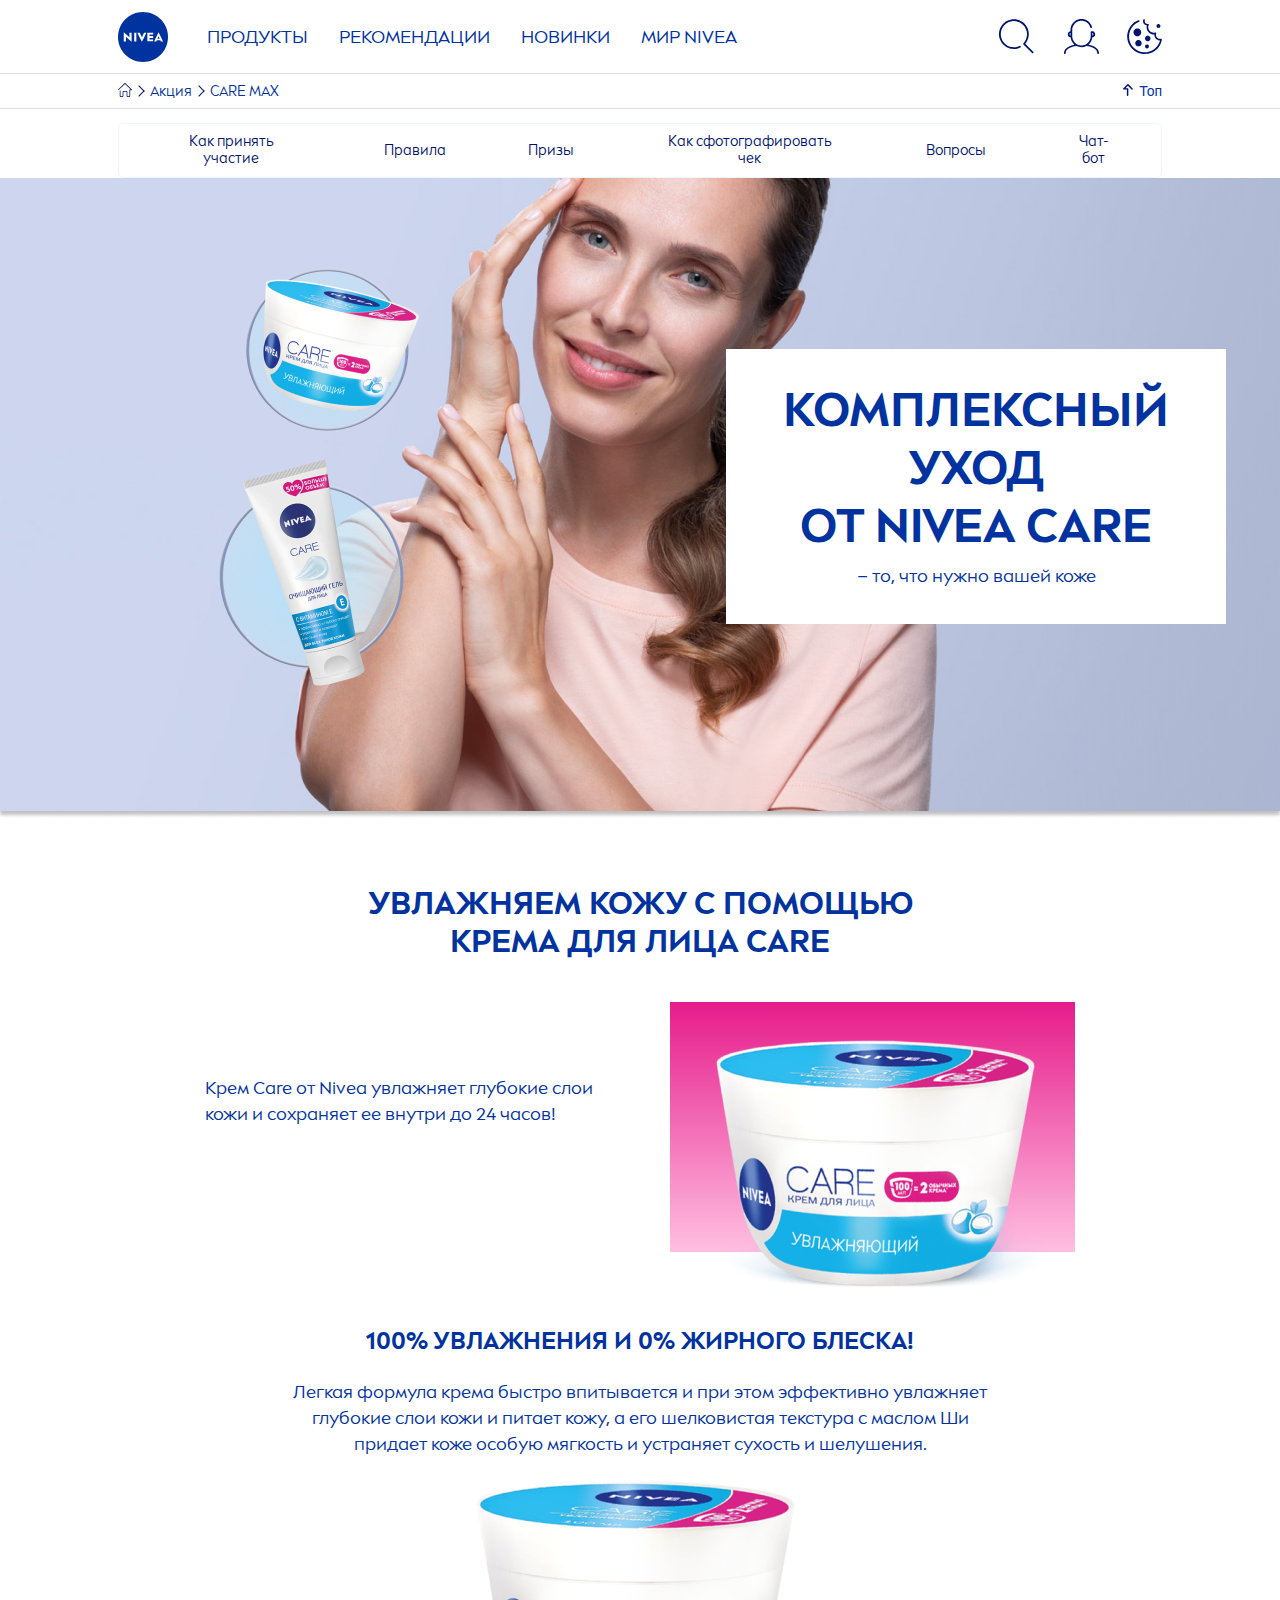
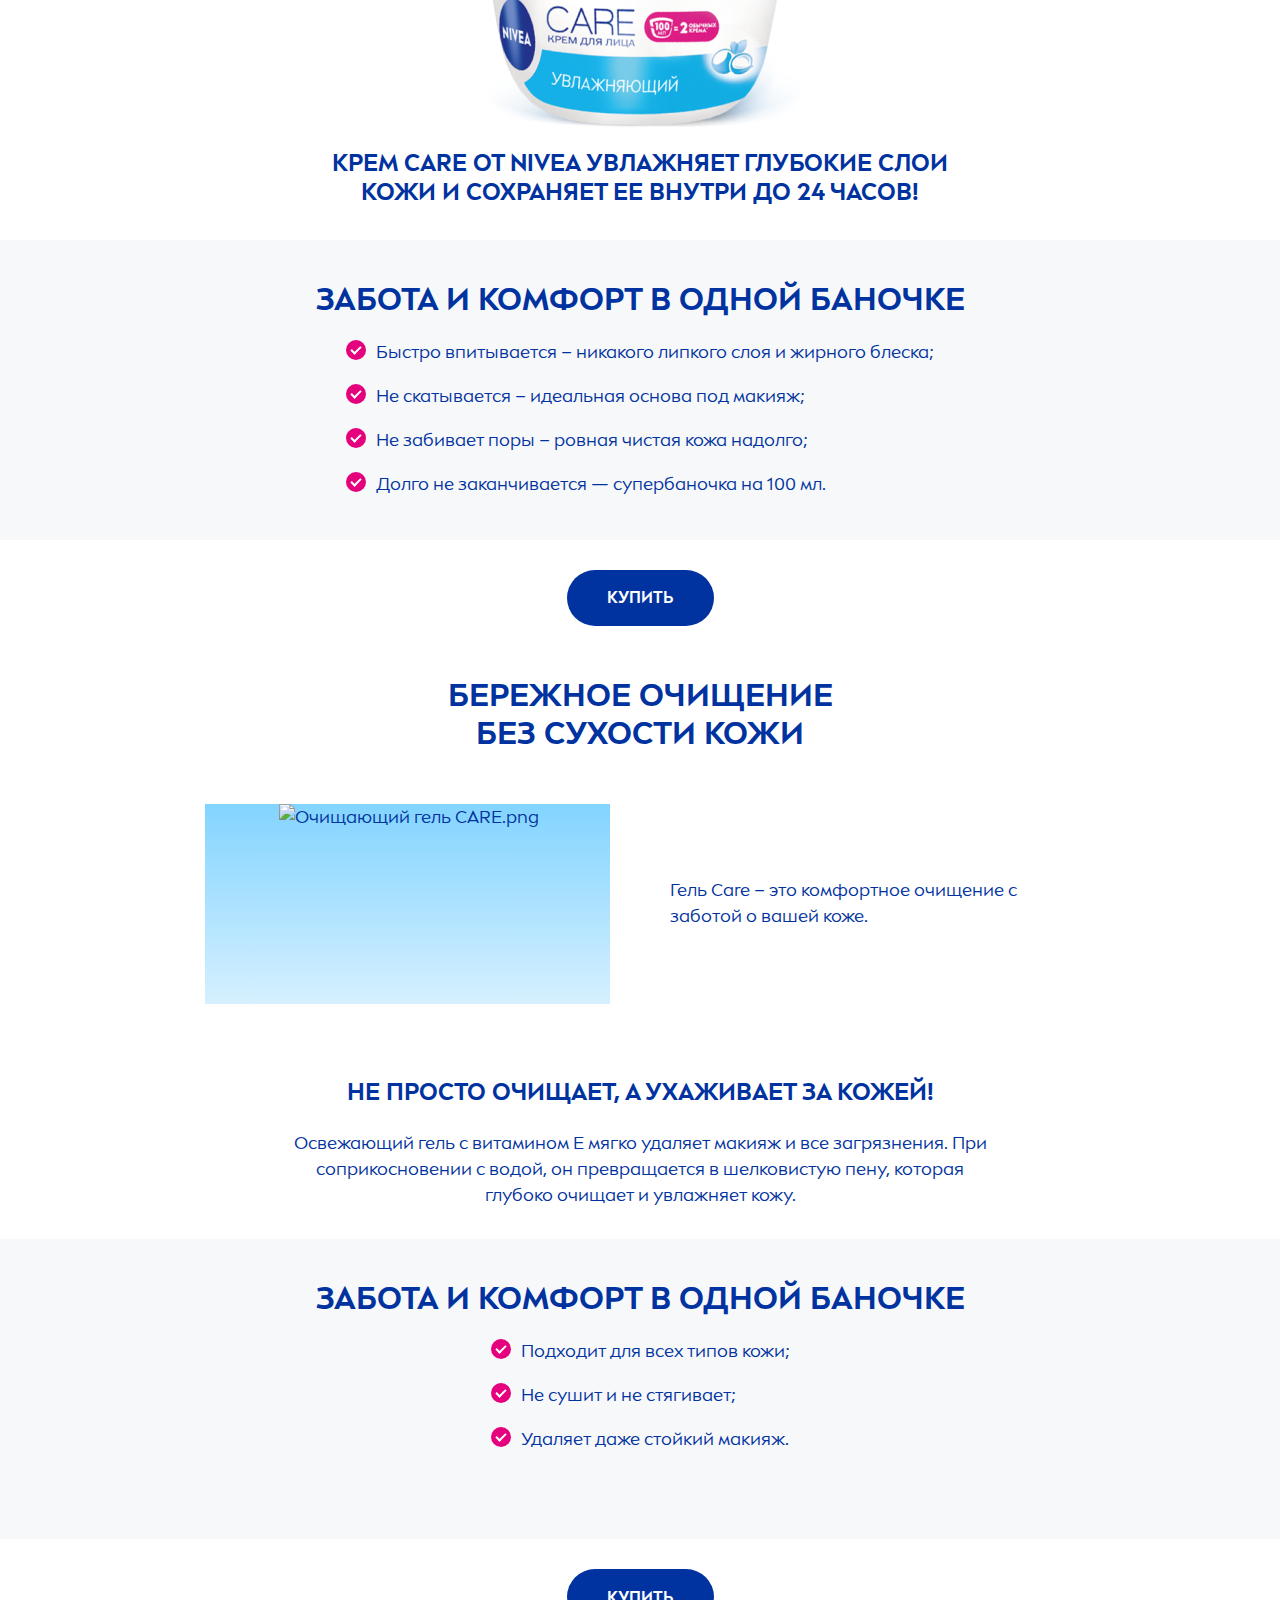
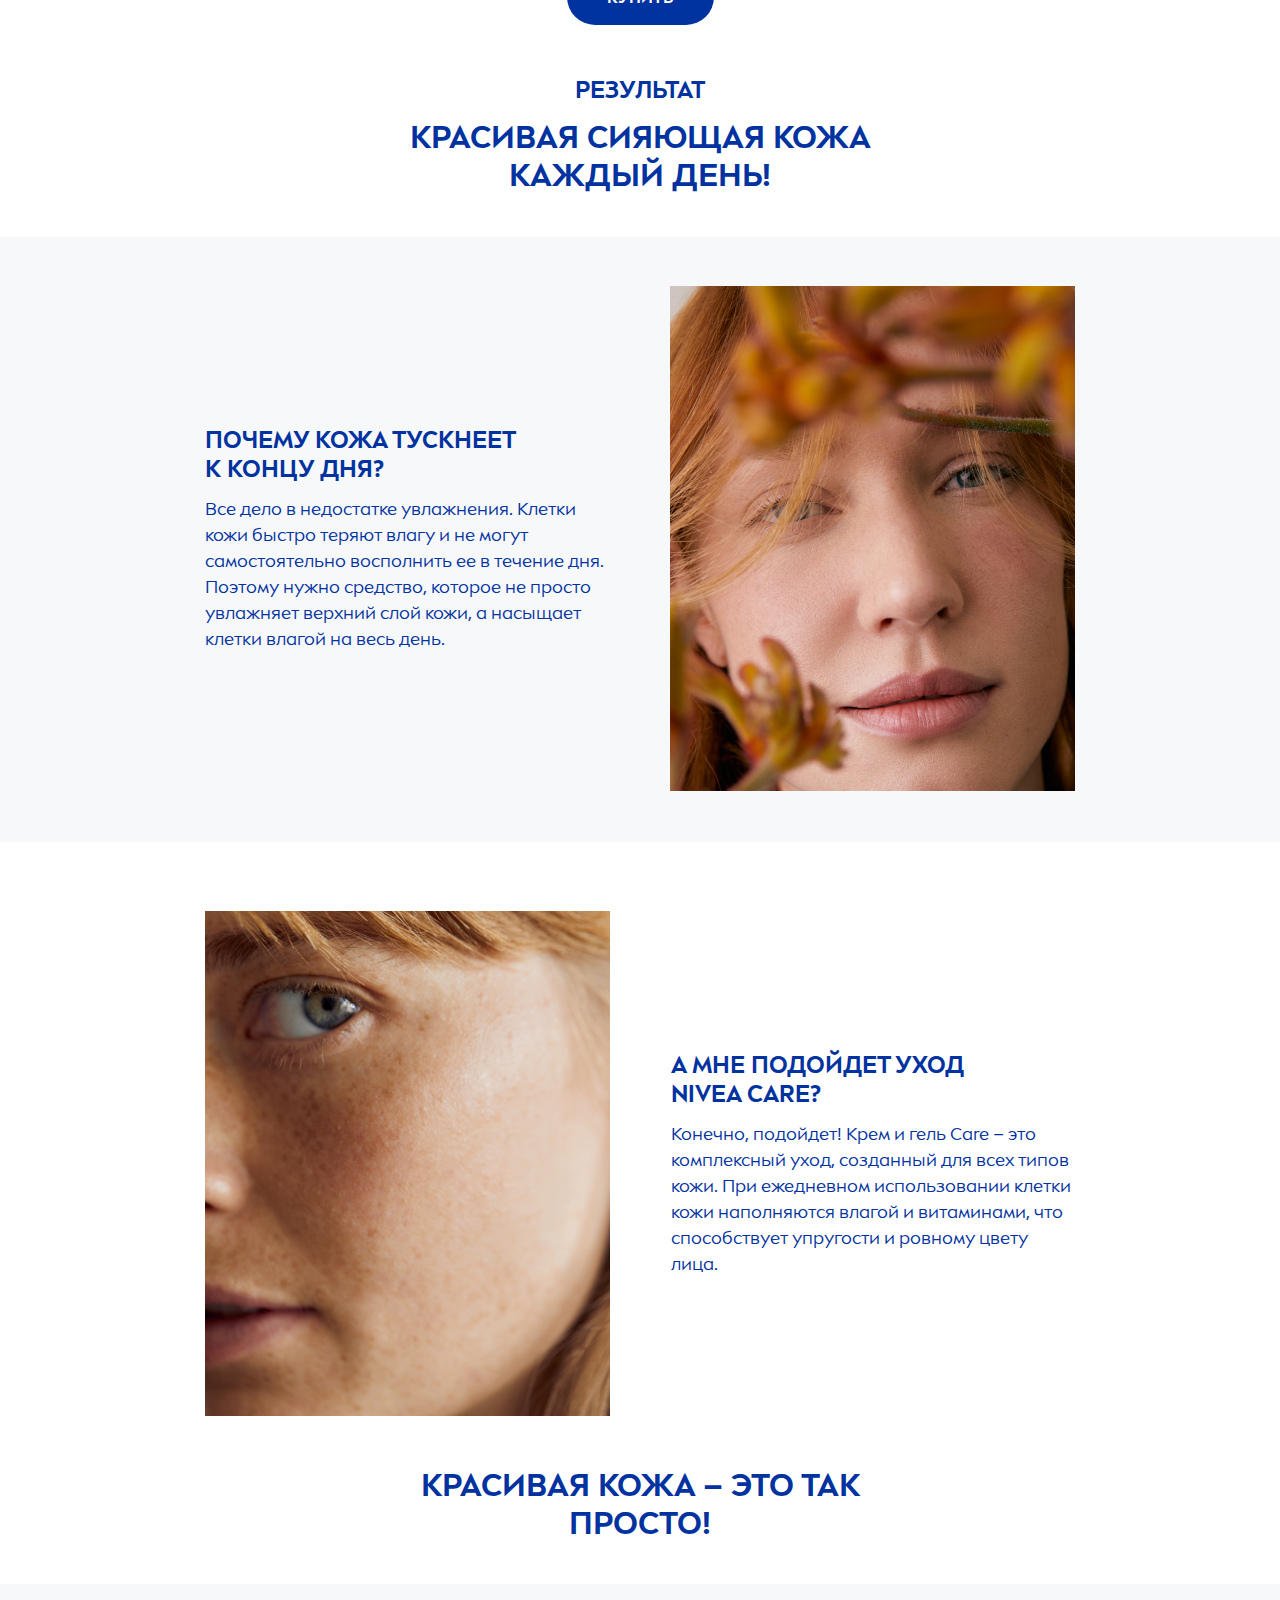
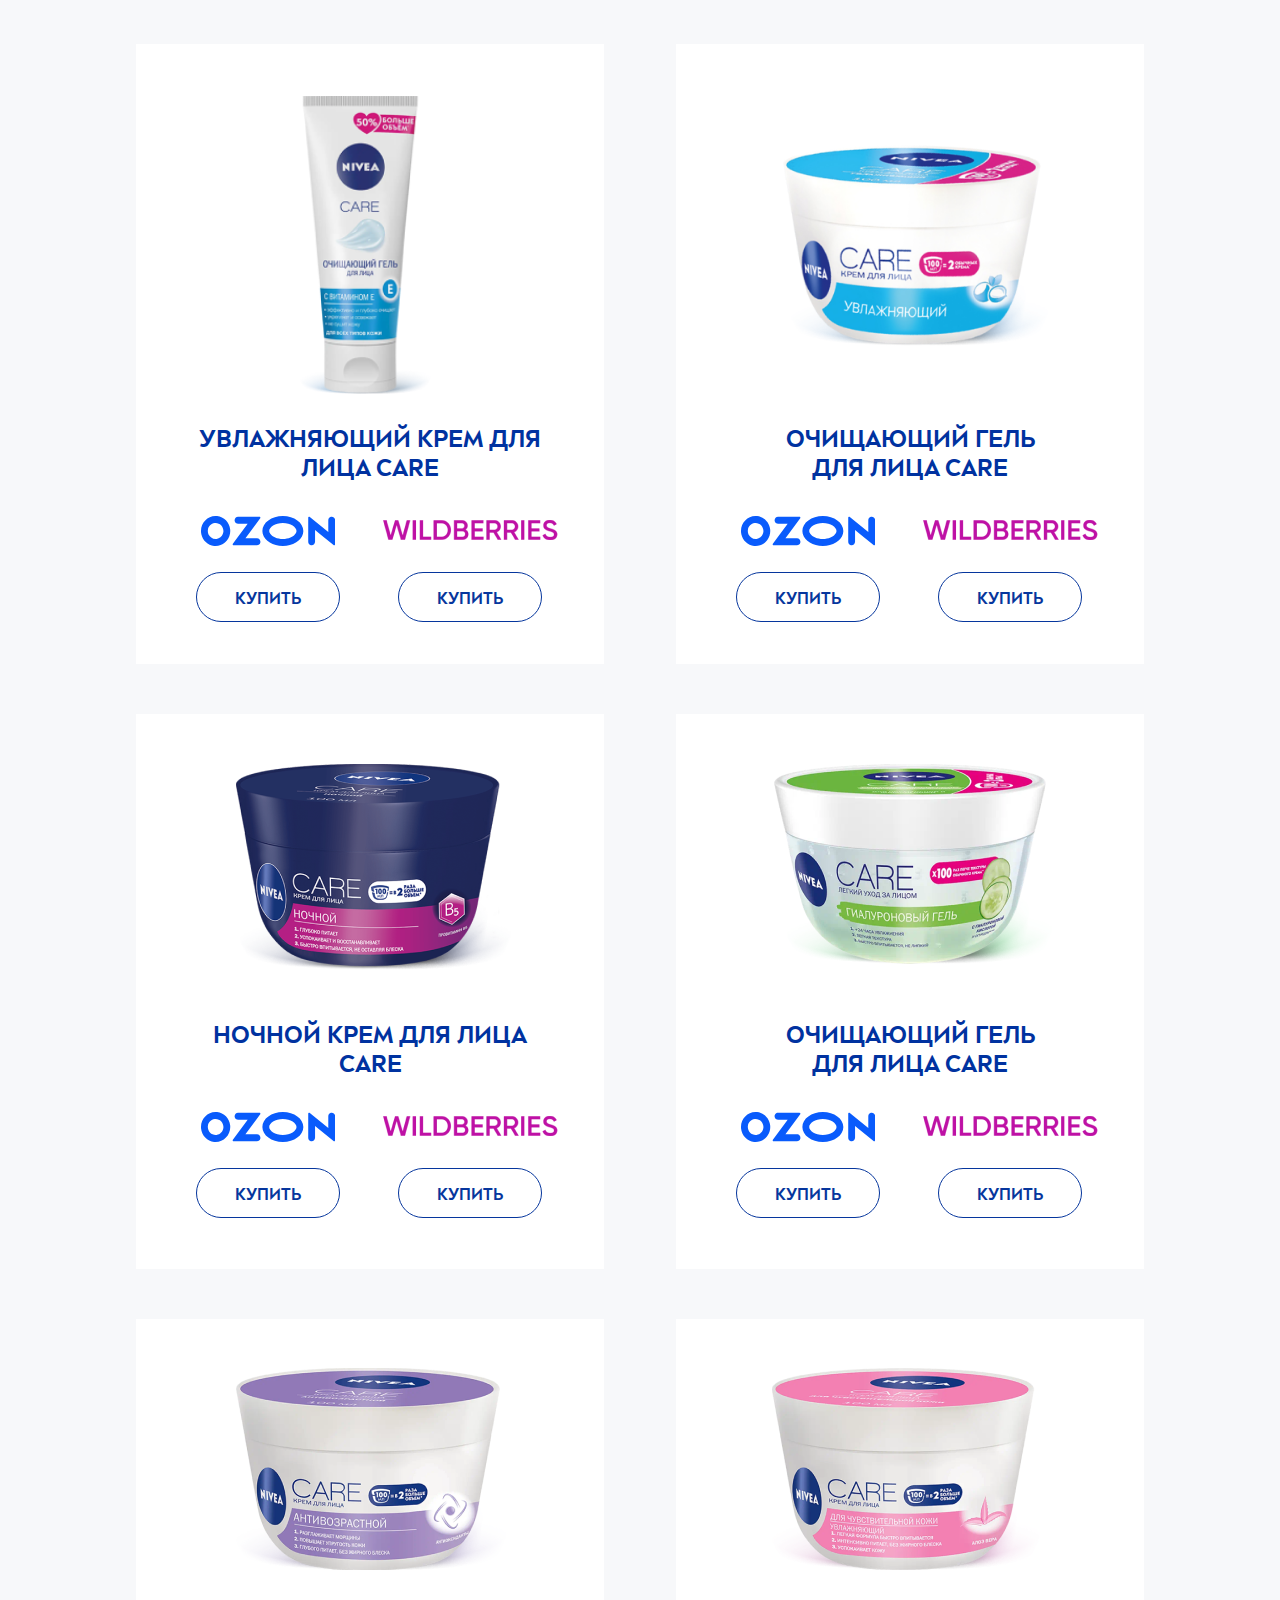
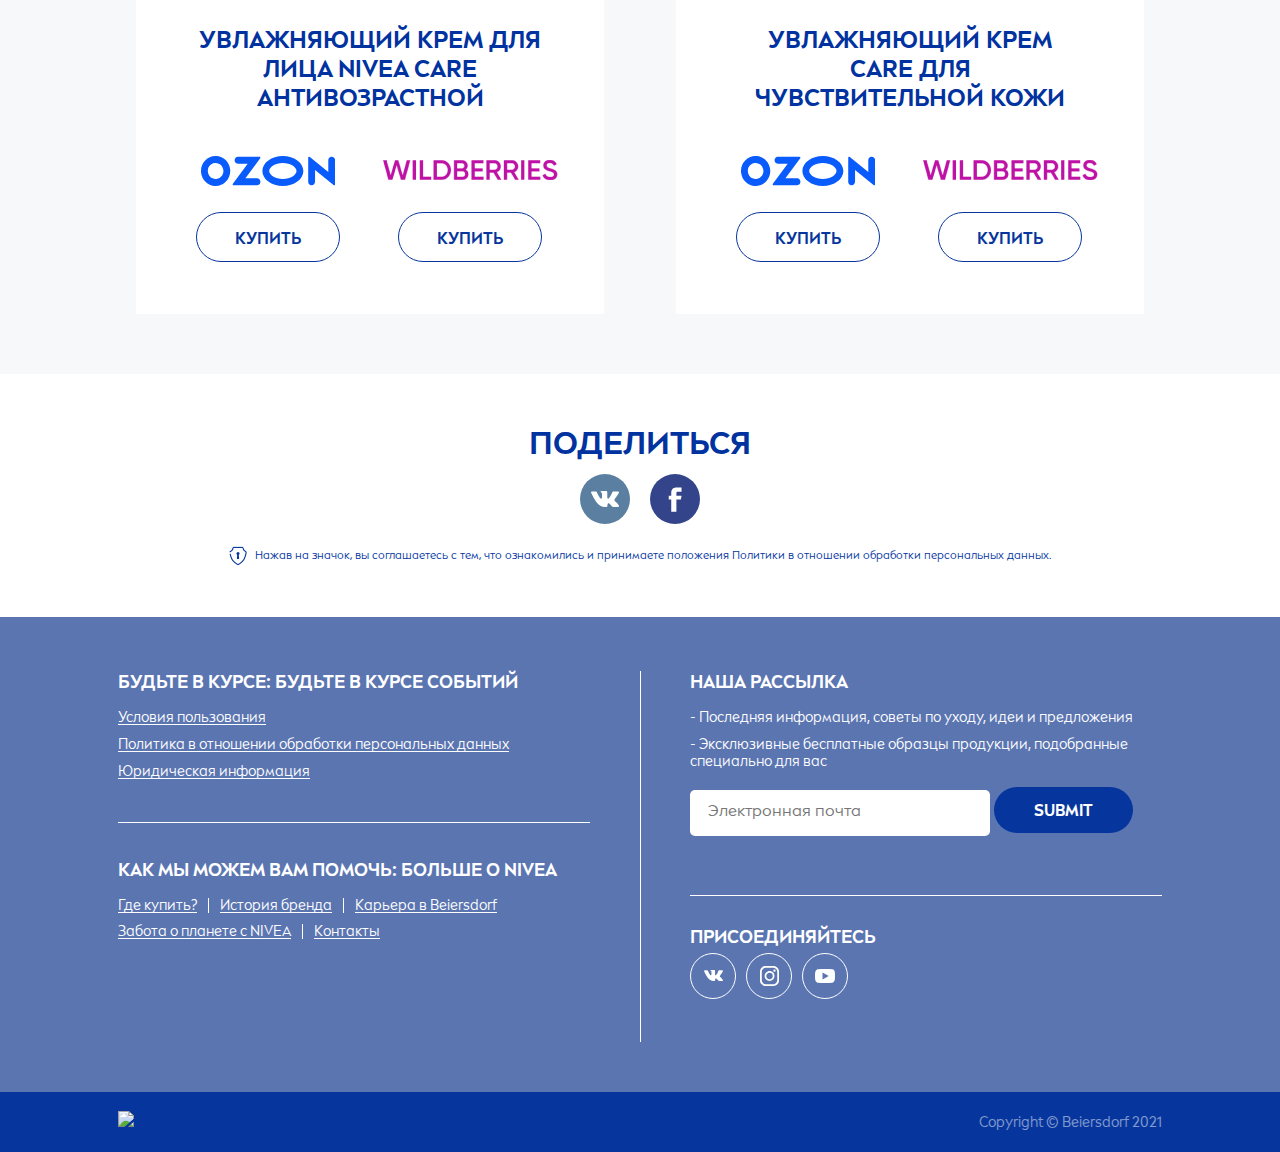
==== index.html @ d862f0f9 "edited path" ====
<!DOCTYPE html>
<html lang="ru">
<head>
    <meta charset="UTF-8">
    <meta http-equiv="X-UA-Compatible" content="IE=edge">
    <meta name="viewport" content="width=device-width, initial-scale=1.0">
    <link href="css/style.css" rel="stylesheet">
    <title>Nivea</title>
</head>
<body>
    <header class="header">
        <div class="container">
            <div class="header-top">
                <div class="header-inner">
                    <img class="logo" src="images/logo.svg">
                    <ul class="header-list">
                        <li class="header-list__item"><a class="header__link" href="#">Продукты</a></li>
                        <li class="header-list__item"><a class="header__link" href="#">Рекомендации</a></li>
                        <li class="header-list__item"><a class="header__link" href="#">Новинки</a></li>
                        <li class="header-list__item"><a class="header__link" href="#">Мир Nivea</a></li>
                    </ul>
                </div>
                <div class="header-buttons">
                    <button class="header-button">
                        <img src="images/magnifier.svg">
                    </button>
                    <button class="header-button">
                        <img src="images/avatar.svg">
                    </button>
                    <button class="header-button">
                        <img src="images/pizza.svg">
                    </button>
                </div>
            </div>
        </div>
        <div class="header-middle">
            <div class="container header-wrapper">
                <div class="header-path">
                    <a class="header-path__link header-path__link--home" href="#">
                        <img src="images/home.svg">
                    </a>
                    <a class="header-path__link header__link" href="">Акция</a>
                    <a class="header-path__link header__link" href="">CARE MAX</a>
                </div>
                <button class="header-arrow"><img class="header-arrow__image" src="images/arrow.svg">Топ</button>
            </div>
        </div>
        <div class="header-bottom">
            <div class="header-options container">
                <button class="header-option">Как принять участие</button>
                <button class="header-option">Правила</button>
                <button class="header-option">Призы</button>
                <button class="header-option">Как сфотографировать чек</button>
                <button class="header-option">Вопросы</button>
                <button class="header-option">Чат-бот</button>
            </div>
        </div>
    </header>
    <div class="whitespace"></div>
    <div class="promo">
        <div class="promo-text">
            <h1 class="promo__title">Комплексный уход
                <br>от Nivea CARE</h1>
            <span class="promo__text"> – то, что нужно вашей коже</span>
        </div>
    </div>
    <div class="about-product">
        <h2 class="about-product__title title">Увлажняем кожу с помощью крема для лица Care</h1>
        <div class="about-product-content">
            <p class="about-product__text about-product__text--left-align">
                Крем Care от Nivea увлажняет глубокие слои кожи и сохраняет ее внутри до 24 часов! 
            </p>
            <div class="about-product-image about-product-image--care-cream">
                <img class="about-product__image about-product__image--care-cream" src="images/Увлажняющий крем CARE.png" alt="">
            </div>
        </div>
        <h3 class="title">100% увлажнения и 0% жирного блеска! </h3>
        <p class="about-product__text about-product__text--centered">Легкая формула крема быстро впитывается и при этом 
            эффективно увлажняет глубокие слои
             кожи и питает кожу, а его шелковистая текстура с маслом Ши придает коже
              особую мягкость и устраняет сухость и шелушения. </p>
        <div class="product-image">
            <img src="images/Увлажняющий крем CARE.png" alt="Увлажняющий крем CARE">
        </div>
        <h3 class="about-product__title title">Крем Care от Nivea увлажняет глубокие слои кожи и сохраняет ее внутри до 24 часов!</h4>
    </div>
    <div class="features">
        <h2 class="title">Забота и комфорт в одной баночке</h2>
        <ul class="feature-list">
            <li class="feature__item"><div class="checkbox"></div>Быстро впитывается – никакого липкого слоя и жирного блеска;</li>
            <li class="feature__item"><div class="checkbox"></div>Не скатывается – идеальная основа под макияж;</li>
            <li class="feature__item"><div class="checkbox"></div>Не забивает поры – ровная чистая кожа надолго;</li>
            <li class="feature__item"><div class="checkbox"></div>Долго не заканчивается — супербаночка на 100 мл.</li>
        </ul>
    </div>
    <div class="button button-buy">КУПИТЬ</div>
    <div class="about-product about-product--care-gel">
        <h2 class="about-product__title title">Бережное очищение 
            <br> без сухости кожи</h1>
        <div class="about-product-content about-product-content--care-gel">
            <div class="about-product-image about-product-image--care-gel">
                <img class="about-product__image about-product__image--care-gel" src="images/Очищающий гель CARE.png" alt="Очищающий гель CARE.png">
            </div>
            <p class="about-product__text about-product__text--left-align">
                Гель Care – это комфортное очищение с заботой о вашей коже. 
            </p>
        </div>
        <h3 class="title">Не просто очищает, а ухаживает за кожей!</h3>
        <p class="about-product__text about-product__text--centered">Освежающий гель с витамином Е мягко удаляет макияж и все загрязнения.
             При соприкосновении с водой, он превращается в шелковистую пену, которая глубоко очищает и увлажняет кожу.</p>
    </div>
    <div class="features">
        <h2 class="title">Забота и комфорт в одной баночке</h2>
        <ul class="feature-list">
            <li class="feature__item"><div class="checkbox"></div>Подходит для всех типов кожи;</li>
            <li class="feature__item"><div class="checkbox"></div>Не сушит и не стягивает;</li>
            <li class="feature__item"><div class="checkbox"></div>Удаляет даже стойкий макияж.</li>
        </ul>
    </div>
    <button class="button button-buy">КУПИТЬ</button>
    <div class="result about-product">
        <h3 class="title result-title">РЕЗУЛЬТАТ</h3>
        <h2 class="title result-title">Красивая сияющая кожа <br> каждый день!
        </h2>
    </div>
    <div class="wrapper--gray-background" style="text-align: center; height: 605px;">
        <div class="about-product grid-wrapper">
            <div class="article-wrapper text-wrapper about-product__text about-product__text--left-align">
                <h3 class="article-title title">Почему кожа тускнеет <br> к концу дня?</h3>
                <p class="article">Все дело в недостатке увлажнения. Клетки кожи быстро теряют влагу и не могут самостоятельно восполнить ее в течение дня.
                     Поэтому нужно средство, которое не просто увлажняет верхний слой кожи, а насыщает клетки влагой на весь день. 
                </p>
            </div>
            <img src="images/000002_en_GL_NIV_Brand_Purpose_NX21K01_BRAND_PURPOSE_119-Screen 1.png">
        </div>
    </div>
    <div>
        <div class="about-product grid-wrapper grid-wrapper--no-padding" style="margin-top: 69px; grid-gap: 60px">
            <img src="images/000083_en_GL_NFC_Essentials_Eye_Make-Up_Remover_NX21C04_EMUR_213-Screen 1.png">
            <div class="article-wrapper text-wrapper about-product__text about-product__text--left-align">
                <h3 class="article-title title">А мне подойдет уход <br> Nivea Care?</h3>
                <p class="article" style="width: 403px">Конечно, подойдет! Крем и гель Care – это комплексный уход, созданный для всех типов кожи. 
                    При ежедневном использовании клетки кожи наполняются влагой и витаминами, что способствует упругости и ровному цвету лица.  
                </p>
            </div>
        </div>
    </div>
    <div class="about-product" style="margin-bottom: 28px;">
        <h2 class="result-title title">Красивая кожа – это так <br>просто!</h2>
    </div>
    <div class="wrapper--gray-background items">
        <div class="item">
            <div class="item-wrapper">
                <img src="images/Очищающий Гель CARE.png" alt="Очищающий Гель CARE" height="298px" style="margin-top: 52px; margin-bottom: 23px; margin-right: 9px;">
                <h3 class="title item-title">Увлажняющий крем для лица Care</h3>
            </div>
            <div class="marketplace-wrapper">
                <div class="ozon-wrapper">
                    <img class="ozon" src="images/Ozon.svg" alt="OZON">
                </div>
                <div class="wildberries-wrapper">
                    <img class="wildberries" src="images/Wildberries.png" alt="WILDBERRIES">
                </div>
                <button class="button button-buy button-buy--bordered">КУПИТЬ</button>
                <button class="button button-buy button-buy--bordered">КУПИТЬ</button>
            </div>
        </div>
        <div class="item">
            <div class="item-wrapper">
                <img src="images/Увлажняющий крем CARE.png" alt="Увлажняющий крем CARE" height="201px" style="margin-top: 101px; margin-bottom: 71px; margin-right: -12px;">
                <h3 class="title item-title">Очищающий гель <br> для лица Care</h3>
            </div>
            <div class="marketplace-wrapper">
                <div class="ozon-wrapper">
                    <img class="ozon" src="images/Ozon.svg" alt="OZON">
                </div>
                <div class="wildberries-wrapper">
                    <img class="wildberries" src="images/Wildberries.png" alt="WILDBERRIES">
                </div>
                <button class="button button-buy button-buy--bordered">КУПИТЬ</button>
                <button class="button button-buy button-buy--bordered">КУПИТЬ</button>
            </div>
        </div>
        <div class="item" style="padding-bottom: 51px;">
            <div class="item-wrapper">
                <img src="images/НОЧНОЙ КРЕМ ДЛЯ ЛИЦА CARE.png" alt="(НОЧНОЙ КРЕМ ДЛЯ ЛИЦА CARE.png" height="206px" style="margin-top: 50px; margin-bottom: 43px; margin-right: -8px;">
                <h3 class="title item-title">НОЧНОЙ КРЕМ ДЛЯ ЛИЦА CARE</h3>
            </div>
            <div class="marketplace-wrapper">
                <div class="ozon-wrapper">
                    <img class="ozon" src="images/Ozon.svg" alt="OZON">
                </div>
                <div class="wildberries-wrapper">
                    <img class="wildberries" src="images/Wildberries.png" alt="WILDBERRIES">
                </div>
                <button class="button button-buy button-buy--bordered">КУПИТЬ</button>
                <button class="button button-buy button-buy--bordered">КУПИТЬ</button>
            </div>
        </div>
        <div class="item">
            <div class="item-wrapper">
                <img src="images/ГИАЛУРОНОВЫЙ ГЕЛЬ CARE.png" alt="ГИАЛУРОНОВЫЙ ГЕЛЬ CARE" height="200px" style="margin-top: 50px; margin-bottom: 49px; margin-right: -6px;">
                <h3 class="title item-title">Очищающий гель
                    <br> для лица Care</h3>
            </div>
            <div class="marketplace-wrapper">
                <div class="ozon-wrapper">
                    <img class="ozon" src="images/Ozon.svg" alt="OZON">
                </div>
                <div class="wildberries-wrapper">
                    <img class="wildberries" src="images/Wildberries.png" alt="WILDBERRIES">
                </div>
                <button class="button button-buy button-buy--bordered">КУПИТЬ</button>
                <button class="button button-buy button-buy--bordered">КУПИТЬ</button>
            </div>
        </div>
        <div class="item" style="padding-bottom: 52px;">
            <div class="item-wrapper" style="margin-bottom: 44px">
                <img src="images/УВЛАЖНЯЮЩИЙ КРЕМ ДЛЯ ЛИЦА NIVEA CARE АНТИВОЗРАСТНОЙ.png" alt="УВЛАЖНЯЮЩИЙ КРЕМ ДЛЯ ЛИЦА NIVEA CARE АНТИВОЗРАСТНОЙ" height="202px" style="margin-top: 49px; margin-bottom: 48px; margin-right: -2px;">
                <h3 class="title item-title">УВЛАЖНЯЮЩИЙ КРЕМ
                    ДЛЯ ЛИЦА NIVEA CARE АНТИВОЗРАСТНОЙ</h3>
            </div>
            <div class="marketplace-wrapper">
                <div class="ozon-wrapper">
                    <img class="ozon" src="images/Ozon.svg" alt="OZON">
                </div>
                <div class="wildberries-wrapper">
                    <img class="wildberries" src="images/Wildberries.png" alt="WILDBERRIES">
                </div>
                <button class="button button-buy button-buy--bordered">КУПИТЬ</button>
                <button class="button button-buy button-buy--bordered">КУПИТЬ</button>
            </div>
        </div>
        <div class="item" style="padding-bottom: 52px;">
            <div class="item-wrapper" style="margin-bottom: 44px">
                <img src="images/УВЛАЖНЯЮЩИЙ КРЕМ CARE ДЛЯ ЧУВСТВИТЕЛЬНОЙ КОЖИ.png" alt="УВЛАЖНЯЮЩИЙ КРЕМ CARE ДЛЯ ЧУВСТВИТЕЛЬНОЙ КОЖИ" height="202px" style="margin-top: 49px; margin-bottom: 48px; margin-right: 7px;">
                <h3 class="title item-title">УВЛАЖНЯЮЩИЙ КРЕМ CARE ДЛЯ ЧУВСТВИТЕЛЬНОЙ КОЖИ</h3>
            </div>
            <div class="marketplace-wrapper">
                <div class="ozon-wrapper">
                    <img class="ozon" src="images/Ozon.svg" alt="OZON">
                </div>
                <div class="wildberries-wrapper">
                    <img class="wildberries" src="images/Wildberries.png" alt="WILDBERRIES">
                </div>
                <button class="button button-buy button-buy--bordered">КУПИТЬ</button>
                <button class="button button-buy button-buy--bordered">КУПИТЬ</button>
            </div>
        </div>
    </div>
    <div class="share">
        <h2 class="title">
            Поделиться
        </h2>
        <div class="share-button share-vk">
            <img class="share__vk share__button" src="images/footer vk.svg" alt="vk" height="15.97">
        </div>
        <div class="share-button share-facebook">
            <img class="share__facebook share__button" src="images/facebook.svg" alt="facebook">
        </div>
        <p class="user-agreement">
            Нажав на значок, вы соглашаетесь с тем, что ознакомились и принимаете положения Политики в отношении обработки персональных данных.<p>
        
    </div>
    <footer class="footer">
        <div class="footer-top">
            <div class="footer-wrapper container">
                <div class="footer-info">
                    <div class="footer-docs">
                        <h4 class="documents-title footer-title title">БУДЬТЕ В КУРСЕ: БУДЬТЕ В КУРСЕ СОБЫТИЙ</h4>
                        <a class="document-link footer__link" href="#">Условия пользования </a>
                        <a class="document-link footer__link" href="#">Политика в отношении обработки персональных данных</a>
                        <a class="document-link footer__link" href="#">Юридическая информация</a>
                    </div>
                    <div class="about-nivea">
                        <h4 class="about-nivea-title title footer-title">КАК МЫ МОЖЕМ ВАМ ПОМОЧЬ: БОЛЬШЕ О NIVEA</h3>
                        <div class="footer-link-wrapper">
                            <a class="about-nivea__link footer__link" href="#">Где купить?</a>
                        </div>
                        <div class="footer-link-wrapper">
                            <a class="about-nivea__link footer__link" href="#"> История бренда</a>
                        </div>
                        <div class="footer-link-wrapper">
                            <a class="about-nivea__link footer__link" href="#">Карьера в Beiersdorf</a>
                        </div>
                        <div class="footer-link-wrapper">
                            <a class="about-nivea__link footer__link" href="#">Забота о планете с NIVEA</a>
                        </div>
                        <div class="footer-link-wrapper">
                            <a class="about-nivea__link footer__link" href="#">Контакты</a>
                        </div>
                    </div>
                </div>
                <div class="footer-media">
                    <div class="footer-feed">
                        <h4 class="title footer-title">НАША РАССЫЛКА</h3>
                        <span class="footer-feed__text">- Последняя информация, советы по уходу, идеи и предложения</span>
                        <span class="footer-feed__text">- Эксклюзивные бесплатные образцы продукции, подобранные специально для вас</span>
                        <form class="feed-email">
                            <input class="feed__email email-field" type="text" placeholder="Электронная почта">
                            <input class="email-submit feed-email__submit" type="submit">
                        </form>
                    </div>
                    <div class="footer-social-media">
                        <h4 class="footer-title footer-social-media-title title">ПРИСОЕДИНЯЙТЕСЬ</h4>
                        <div class="footer-social-media-links">
                            <a class="footer-social-media-link footer-vk" href="#"></a>
                            <a class="footer-social-media-link footer-insta" href="#"></a>
                            <a class="footer-social-media-link footer-youtube" href="#"></a>
                        </div>
                    </div>
                </div>
            </div>
        </div>
        <div class="footer-bottom">
            <div class="footer-bottom container">
                <img class="beiersdorf-logo" src="images/beiersdorf.svg">
                <span class="copyright">
                    Copyright © Beiersdorf 2021
                </span>
            </div>
        </div>
    </footer>
</body>
<script src="js/script.js"></script>
</html>
---- css/style.css ----
*,
*::after,
*::before {
    box-sizing: border-box;
}

@font-face {
    font-family: "Nivea";
    src: url("../fonts/Nivea-Regular.woff2") format("woff2");
    font-weight: 400;
}

@font-face {
    font-family: "Nivea";
    src: url("../fonts/Nivea-Bold.woff2") format("woff2");
    font-weight: 800;
}

h1, h2, h3, h4 {
    font-family: "Nivea";
    font-weight: 800
}

h1 {
    font-size: 48px;
    line-height: 58px;
}

h2 {
    font-size: 32px;
    line-height: 38px;
}

h3 {
    font-size: 24px;
    line-height: 29px;
}

h4 {
    font-size: 18px;
    line-height: 22px;
}

body {
    font-family: "Nivea";
    font-weight: 400;
    font-size: 18px;
    line-height: 26px;
    margin: 0px;
    color: rgba(0, 50, 160, 1);
}

.container {
    width: 1044px;
    margin: auto;
}

.whitespace {
    height: 161px;
}

.title {
    text-transform: uppercase;
}

.header {
    background-color: white;
    position: fixed;
    width: 100%;
}

.header-top {
    display: flex;
    height: 73px;
    align-items: center;
    justify-content: space-between;
}

.logo {
    width: 50px;
    height: 50px;
    margin: auto;
    margin-right: 12px;
}

.header-list {
    list-style: none;
    padding: 0px;
}

.header__link {
    text-decoration: none;
    color: rgba(0, 50, 160, 1);
}

.header-list__item {
    display: inline;
    text-transform: uppercase;
    margin-left: 27px;
}

.header-buttons {
    text-align: right;
    width: 162.79px;
    display: flex;
    justify-content: space-between;
    margin-right: 6px;
    margin-bottom: 2px;
}

.header-button {
    border: none;
    background: none;
    width: 35px;
    height: 35px;
    cursor: pointer;
}

.header-inner {
    display: inline-flex;
}

.header-middle {
    border-top: 1px solid #D6DCEC;
    border-bottom: 1px solid #D6DCEC;
    height: 36px;
    display: flex;
    align-items: center;
    justify-content: space-between;
    font-size: 14px;
    line-height: 17px;
}

.header-wrapper {
    display: inline-flex;

    justify-content: space-between;
    align-items: center;
}

.header-path {
    margin-left: -1px;
}

.header-path__link {
    position: relative;
    bottom: 1px;
}

.header-path__link--home {
    bottom: 0px;
    text-decoration: none;
}

.header-path__link:first-child::after {
    position: relative;
    bottom: 2px;
    margin-left: 0px;
}

.header-path__link::after {
    content: "";
    border-top: 1px solid #00136F;
    border-right: 1px solid #00136F;
    display: inline-flex;
    height: 8px;
    width: 8px;
    transform: rotate(45deg);
    cursor: default;
    position: relative;
    bottom: 1px;
    margin-right: 4px;
    margin-left: 3px;
}

.header-path__link:last-child::after {
    display: none;
}

.header-arrow {
    margin-bottom: 2px;
    border: none;
    background: none;
    font-size: 14px;
    line-height: 17px;
    color: rgba(0, 50, 160, 1);
    padding: 0px;
    cursor: pointer
}

.header-arrow__image {
    margin-right: 6px;
    margin-top: 3px;
}

.header-options {
    max-width: 1044px;
    display: flex;
    justify-content: space-between;
    border: 1px solid #EFF5FA;
    border-radius: 5px;
    margin-top: 14px
}

.header-option {
    padding: 9px 41px 10px 41px;
    border: none;
    background: none;
    color: #00136F;
    font-family: "Nivea";
    font-size: 14px;
    line-height: 17px;
    cursor: pointer;
}

.promo {
    background: url("../images/hero.jpg") no-repeat top center;
    background-size: cover;
    height: 658px;
    display: flex;
    align-items: center;
    justify-content: flex-end;
    margin-bottom: 65px
}

.promo-text {
    background: white;
    width: 500px;
    height: 275px;
    text-align: center;
    margin-right: 54px;
    margin-top: -7px
}

.promo__title {
    text-transform: uppercase;
    margin-bottom: 8px;
}

.about-product {
    display: flex;
    max-width: 870px;
    margin: auto;
    text-align: center;
    flex-direction: column;
    margin-bottom: 34px;
    margin-top: 50px;
}

.about-product--care-gel {
    margin-bottom: 31px;
}

.about-product-content {
    column-count: 2;
    margin-top: 42px;
    margin-bottom: 7px;
}

.about-product-content {
    column-count: 2;
    margin-top: 42px;
    margin-bottom: 7px;
}

.about-product-content--care-gel {
    margin-top: 52px;
    grid-gap: 60px;
    display: grid;
    grid-template-columns: 405px 403px;
    margin-bottom: 49px;
}

.about-product__title {
    max-width: 659px;
    margin: auto;
}

.about-product__text--left-align {
    text-align: left;
    margin-top: 73px;
}

.about-product__text--centered {
    max-width: 700px;
    text-align: center;
    margin: auto
}

.about-product-image--care-cream {
    background-image: linear-gradient(180deg, #E61C8A 0%, #FFBFE1 100%);
    height: 250px;
    margin-left: 21px;
}

.about-product-image {
    width: 405px;
}

.about-product-image--care-gel {
    background-image: linear-gradient(180deg, #82D4FF 0%, #D6F0FF 100%);
    height: 200px;
}

.about-product__image--care-cream {
    margin-top: 38px;
    margin-left: 16px;
}

.about-product__image--care-gel {
    margin-top: -40px;
    margin-right: -2px
}

.product-image {
    margin-top: 23px;
    margin-bottom: 13px;
}

.features {
    text-align: center;
    background-color: #F7F8FA;
    height: 300px;
    padding-top: 13px;
    margin-bottom: 30px;
}

.feature-list {
    padding: 0px;
    display: inline-block;
    margin-top: -14px;
}

.feature__item {
    list-style: none;
    text-align: left;
    line-height: 44px;
}

.checkbox {
    width: 20px;
    height: 20px;
    display: inline-flex;
    background-color: #E5007D;
    border-radius: 50%;
    align-items: flex-end;
    margin-right: 10px;
}

.checkbox::after {
    content: "";
    border-top: 2px solid white;
    border-right: 2px solid white;
    display: inline-flex;
    height: 6px;
    width: 10px;
    transform: rotate(135deg);
    cursor: default;
    position: relative;
    bottom: 8px;
    margin-right: 4px;
    margin-left: 5px;
    align-items: center;
}

.button {
    font-weight: 800;
    text-transform: uppercase;
    font-size: 16px;
    line-height: 56px;
    color: white;
    background-color: #0032A0;
    border-radius: 100px;
    width: 147px;
    height: 56px;
    text-align: center;
    margin: auto;
    cursor: pointer;
    font-family: "Nivea";
    border: none;
    display: block;
}

.result {
    margin-bottom: 29px;
}

.result-title {
    margin-top: 0px;
    margin-bottom: 14px
}

.wrapper--gray-background {
    background-color: #F7F8FA;
    text-align: center;
}

.grid-wrapper {
    display: grid;
    grid-template-columns: 403px 409px;
    grid-gap: 62px;
    padding-top: 28px;
    margin-top: 29px; 
    padding-top: 49px;
}

.text-wrapper {
    margin:auto
}

.article {
    margin: 0px;
}

.article-title {
    margin: 0px;
    margin-bottom: 13px;
}

.grid-wrapper--no-padding {
    padding: 0px;
}

.items {
    display: grid;
    grid-template-columns: 468px 468px;
    column-gap: 72px;
    row-gap: 50px;
    justify-content: center;
    padding-top: 60px;
    padding-bottom: 60px;
    margin-top: 2px
}

.item {
    background-color: white;
    padding-bottom: 42px;
}

.button-buy--bordered {
    background: none;
    border: 1px solid #06369D;
    color: #06369D;
    height: 50px;
    width: 144px;
    line-height: 50px;
}

.marketplace-wrapper {
    display: grid;
    grid-template-columns: 144px 174.4px;
    grid-template-rows: 30px 50px;
    margin-top: 34px;
    column-gap: 43px;
    row-gap: 26px;
    margin-left: 60px;
}

.item-title {
    width: 342px;
    margin: auto;
}

.wildberries {
    vertical-align: middle;
}

.share {
    margin: 50px auto;
    text-align: center;
}

.share .title {
    margin-bottom: 0px;
}

.share-button {
    height: 50px;
    width: 50px;
    border-radius: 50%;
    display: inline-block;
    line-height: 48px;
    margin-top: 12px;
}

.share-vk {
    background-color: #5B7FA0;
    margin-right: 16px;
}

.share-facebook {
    background-color: #34448A;
}

.share__button {
    vertical-align: middle;
    line-height: 50px;
}

.user-agreement {
    font-size: 11px;
    line-height: 22px;
    margin-top: 21px;
}

.user-agreement::before {
    content: "";
    background-image: url('../images/keyhole.png');
    width: 18px;
    height: 20px;
    display: inline-block;
    vertical-align: middle;
    margin-right: 5px;
}

.footer {
    color: white;
}

.footer-top {
    background-color: #5B75B1;
    height: 475px;
}

.footer-wrapper {
    padding-top: 54px;
    display: grid;
    grid-template-columns: 50% 50%;
}

.footer-info {
    width: 523px;
    border-right: 1px solid white;
    height: 371px;
}

.footer-docs {
    height: 152px;
    border-bottom: 1px solid white;
    width: 472px;
}

.footer-title {
    margin-top: 0px;
    margin-bottom: 10px;
}

.footer__link {
    color: white;
    font-size: 14px;
    margin-bottom: 9px;
    border-bottom: 1px solid white;
    line-height: 12px;
    text-decoration: none;
    display: inline-block;
}

.document-link {
    margin-bottom: 5px;
}

.about-nivea {
    margin-top: 36px
}

.about-nivea-title {
    margin-bottom: 17px
}

.about-nivea__link {
    vertical-align: text-top;
}

.footer-link-wrapper {
    display: inline-block;
    padding-right: 11px;
    border-right: 1px solid white;
    height: 15px;
    margin-right: 7px;
}

.footer-link-wrapper:nth-child(4),
.footer-link-wrapper:nth-child(6) {
    border-right: none
}

.footer-media {
    margin-left: 50px;
}

.footer-feed {
    padding-bottom: 39px;
    border-bottom: 1px solid white;
}

.footer-feed__text {
    font-size: 14px;
    line-height: 17px;
    display: inline-block;
    margin-bottom: 10px;
}

.email-field::placeholder {
    font-family: "Nivea";
    font-size: 16px;
    line-height: 22px;
}

.feed-email {
    margin-top: 7px;
}

.email-field {
    border-radius: 5px;
    padding: 11px 0px 13px 18px;
    BORDER: none;
    width: 300px;
    height: 46px;
    margin-bottom: 20px;
}

.email-submit {
    padding: 14px 40px 13px 40px;
    border: none;
    border-radius: 100px;
}

.feed-email__submit {
    font-family: "Nivea";
    color: white;
    background-color: #06369D;
    font-weight: 800;
    font-size: 16px;
    line-height: 19px;
    text-transform: uppercase;
}

.footer-social-media {
    padding-top: 30px
}

.footer-social-media-title {
    margin-bottom: 5px;
}

.footer-social-media-link {
    border-radius: 50%;
    width: 46px;
    height: 46px;
    display: inline-block;
    border: 1px solid white;
    margin-right: 6px;
}

.footer-vk {
    background: url("../images/footer vk.svg") no-repeat center;
}

.footer-insta {
    background: url("../images/footer insta.svg") no-repeat center;
}

.footer-youtube {
    background: url("../images/footer youtube.svg") no-repeat center;
}

.footer-bottom {
    height: 60px;
    background-color: #06369D;
    display: flex;
    justify-content: space-between;
    align-items: center;
}

.copyright {
    font-size: 14px;
    line-height: 17px;
    color: white;
    opacity: 0.5;
    display: inline-block;
}

.beiersdorf-logo {
    height: 22px
}
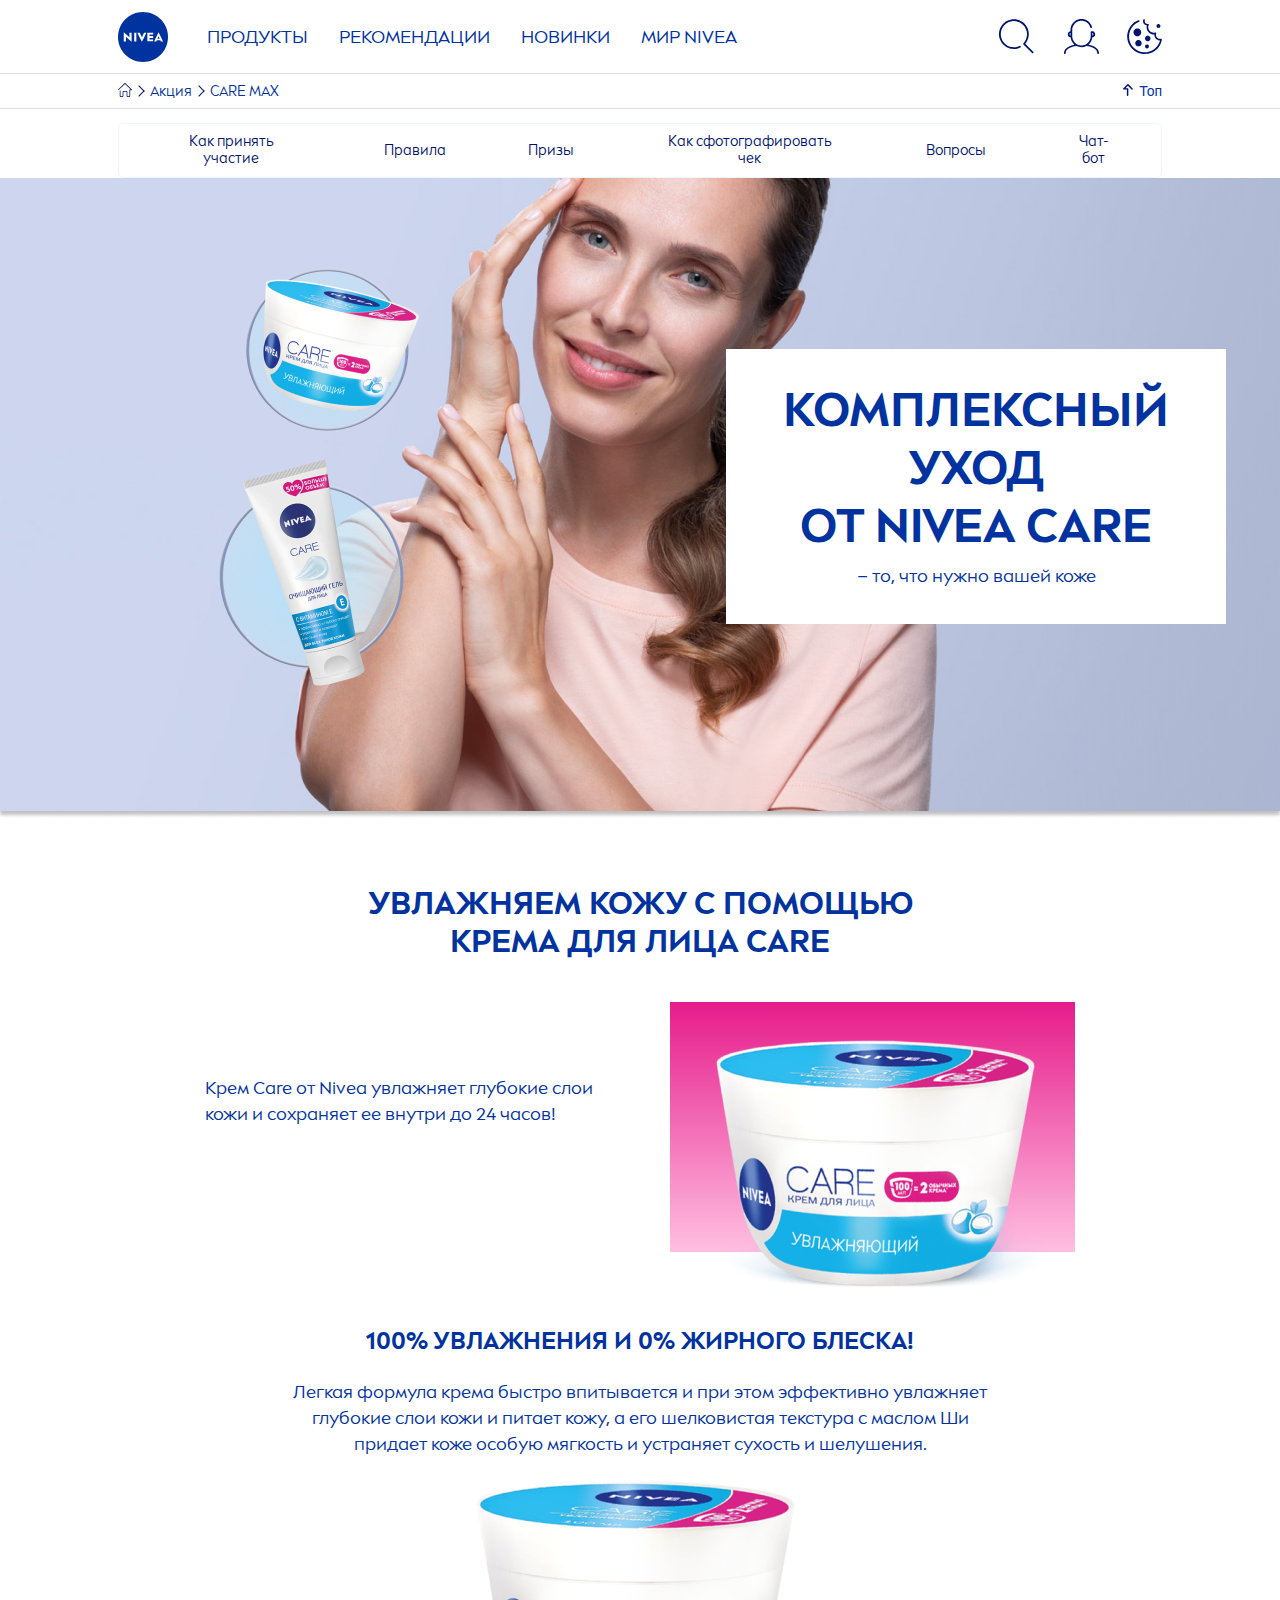
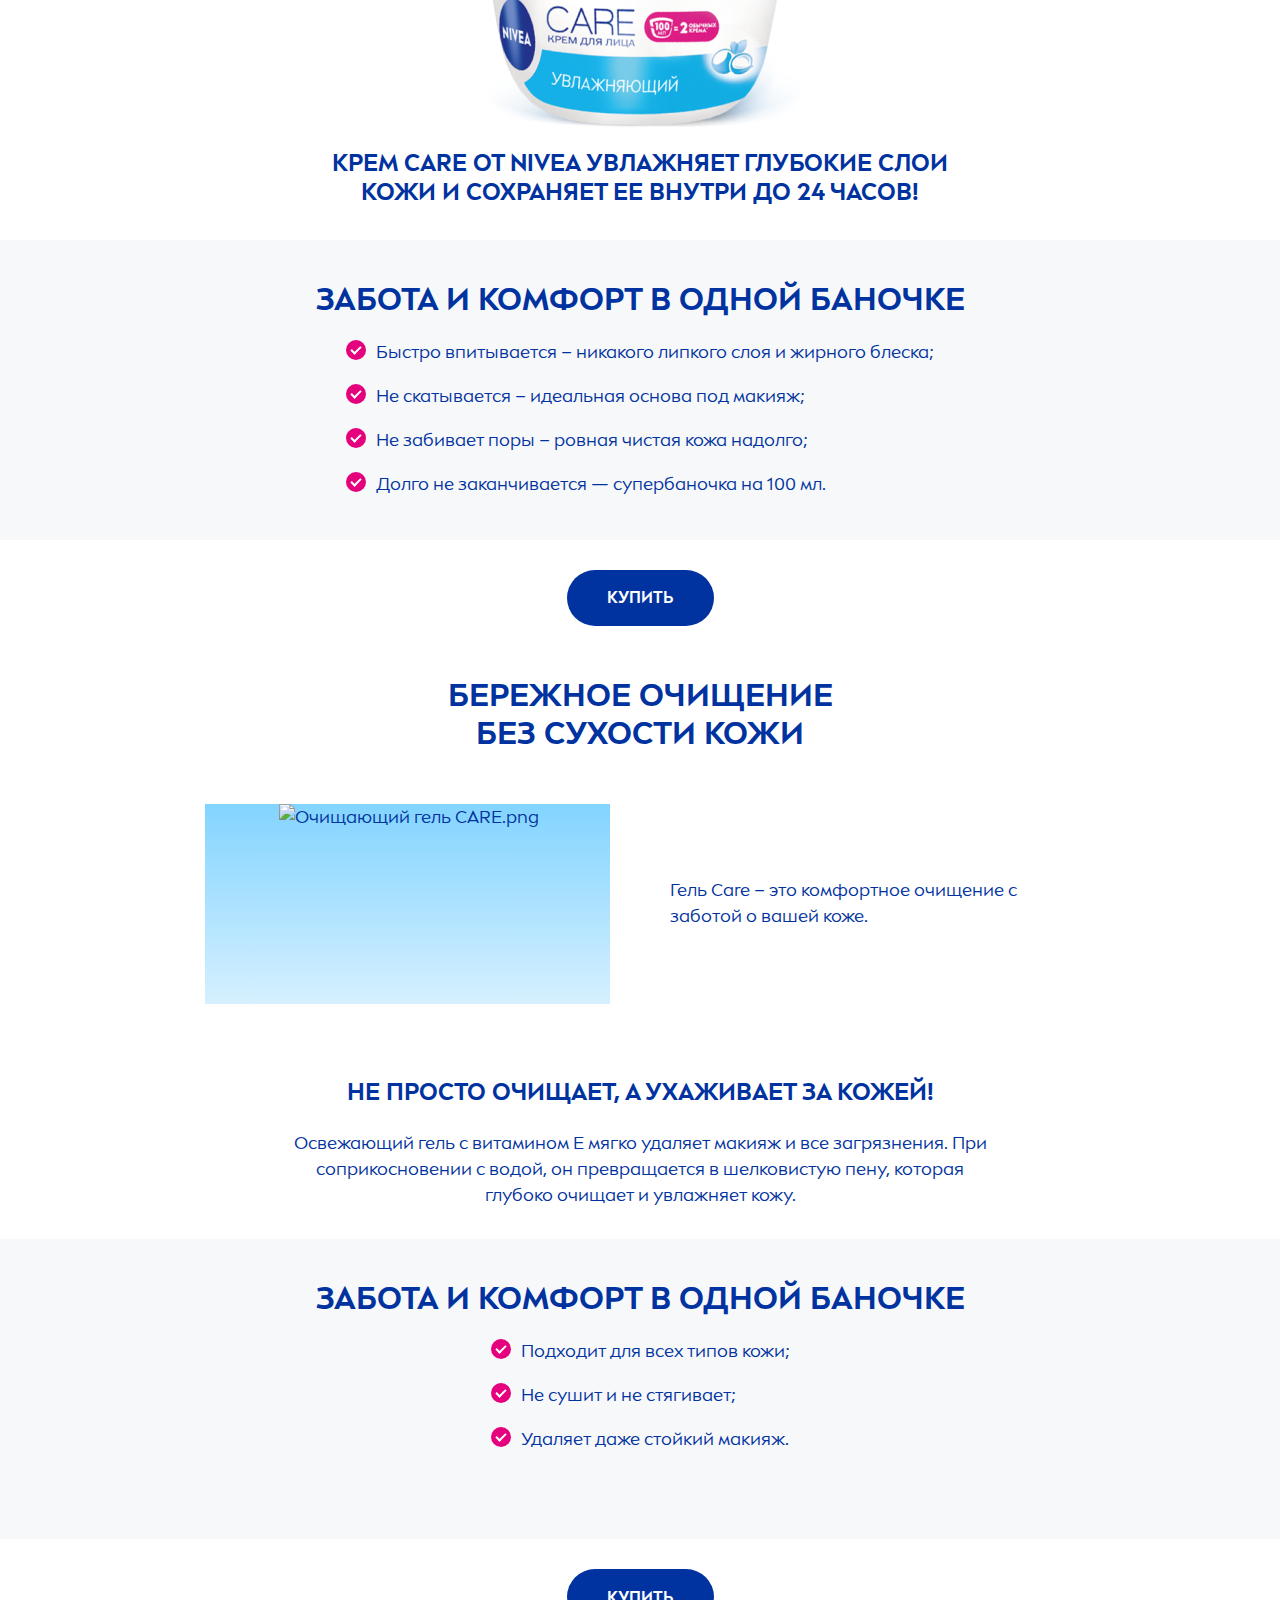
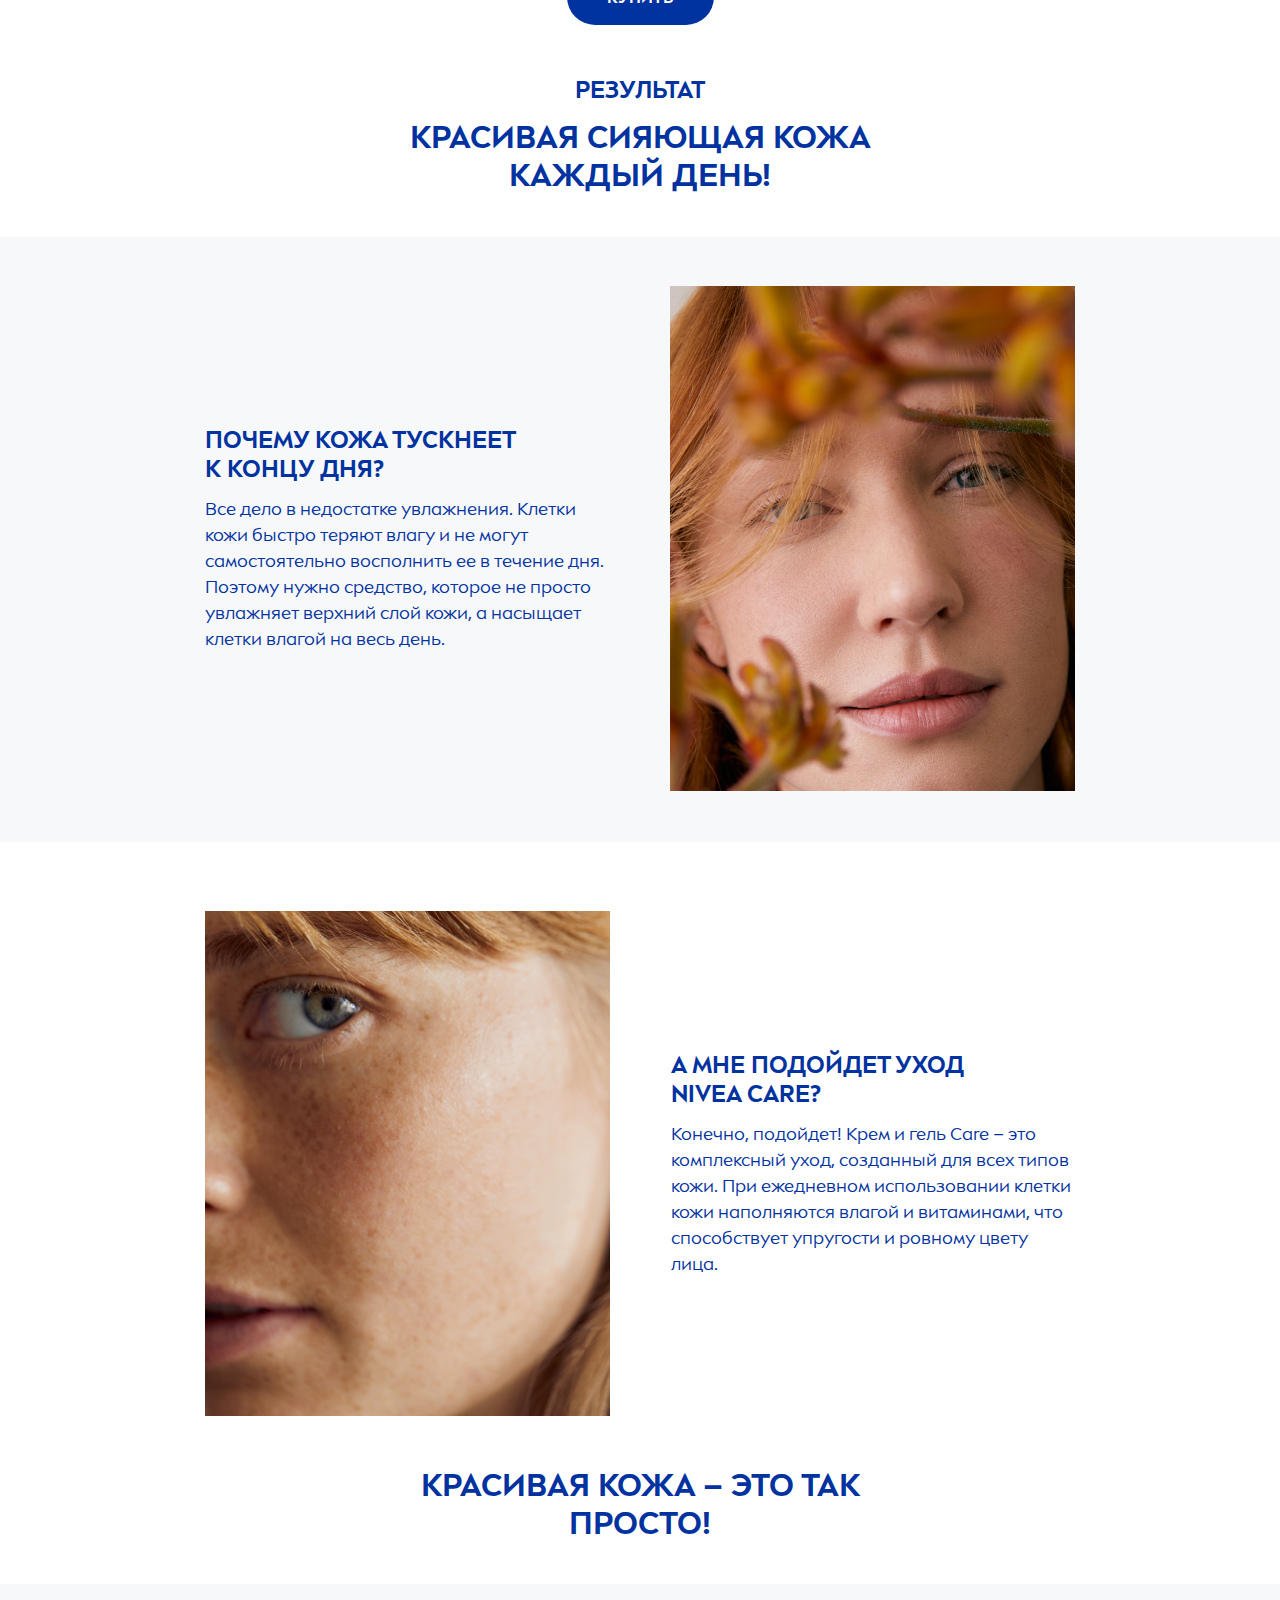
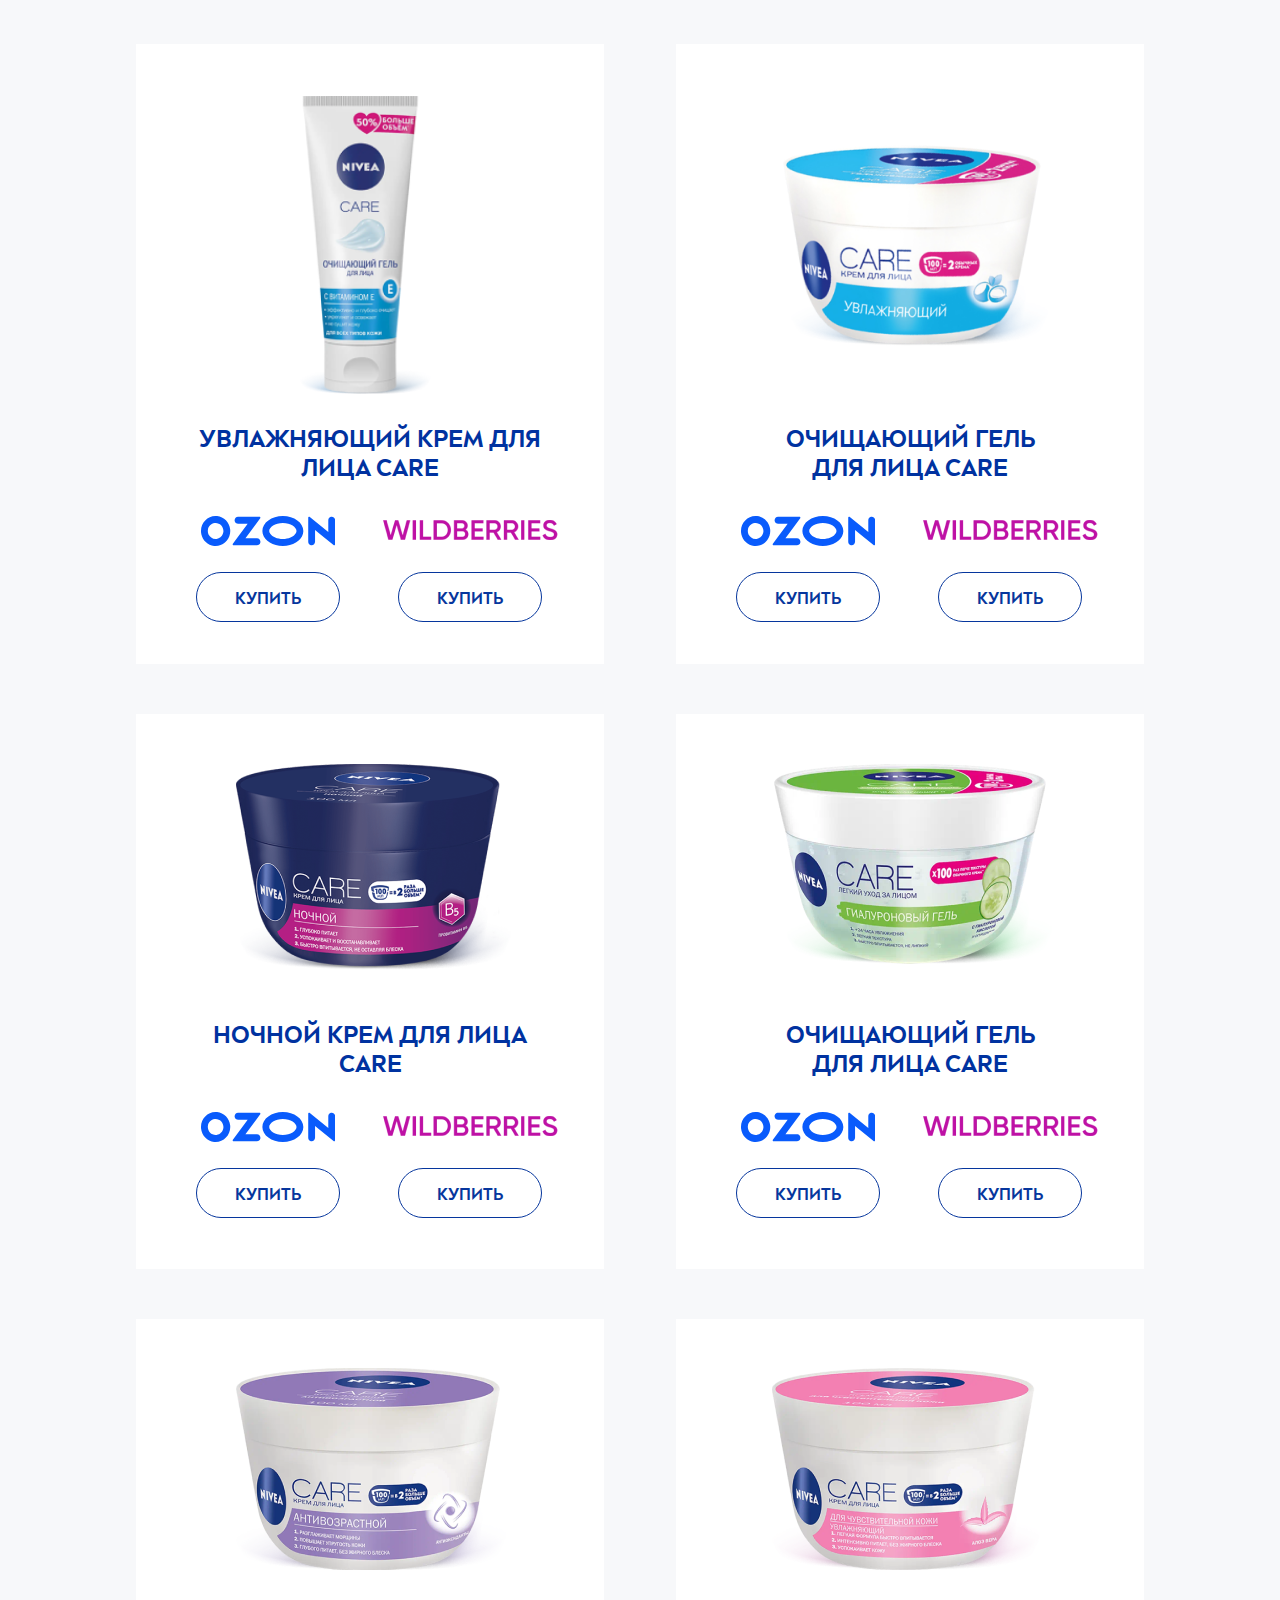
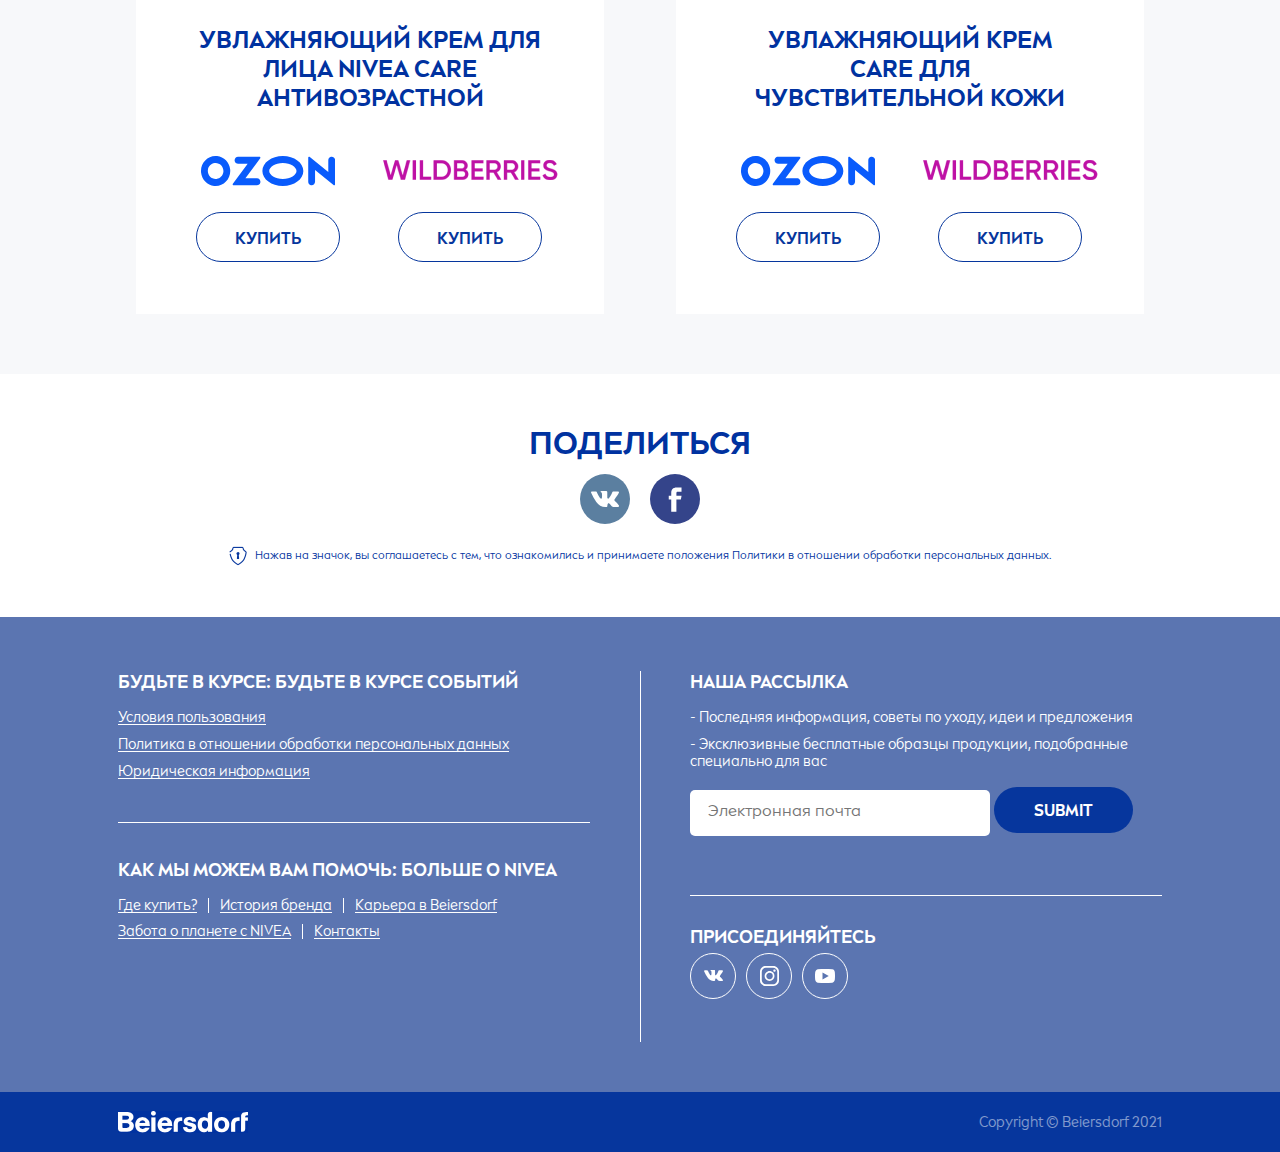
==== commit adb7d8c2: "fixed image paths" ====
--- a/index.html
+++ b/index.html
@@ -314,7 +314,7 @@
         </div>
         <div class="footer-bottom">
             <div class="footer-bottom container">
-                <img class="beiersdorf-logo" src="images/beiersdorf.svg">
+                <img class="beiersdorf-logo" src="images/Beiersdorf.svg">
                 <span class="copyright">
                     Copyright © Beiersdorf 2021
                 </span>
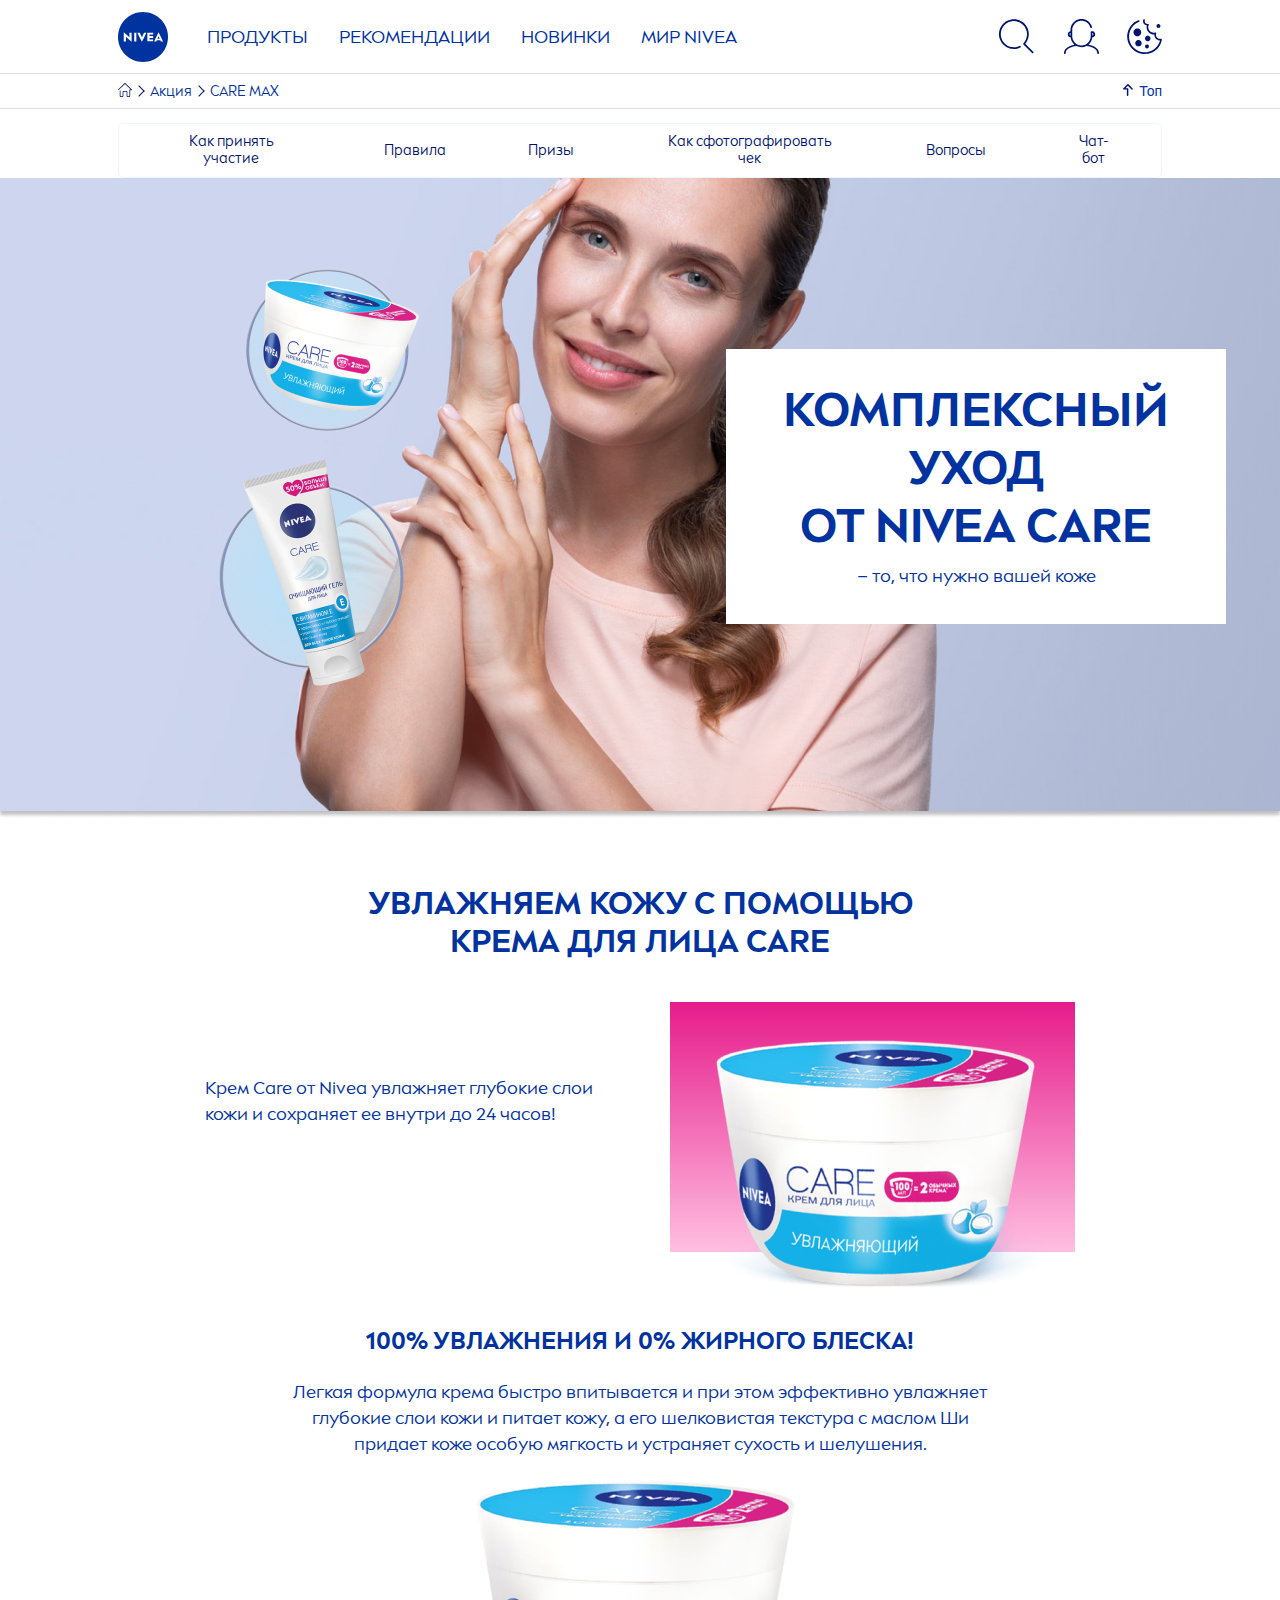
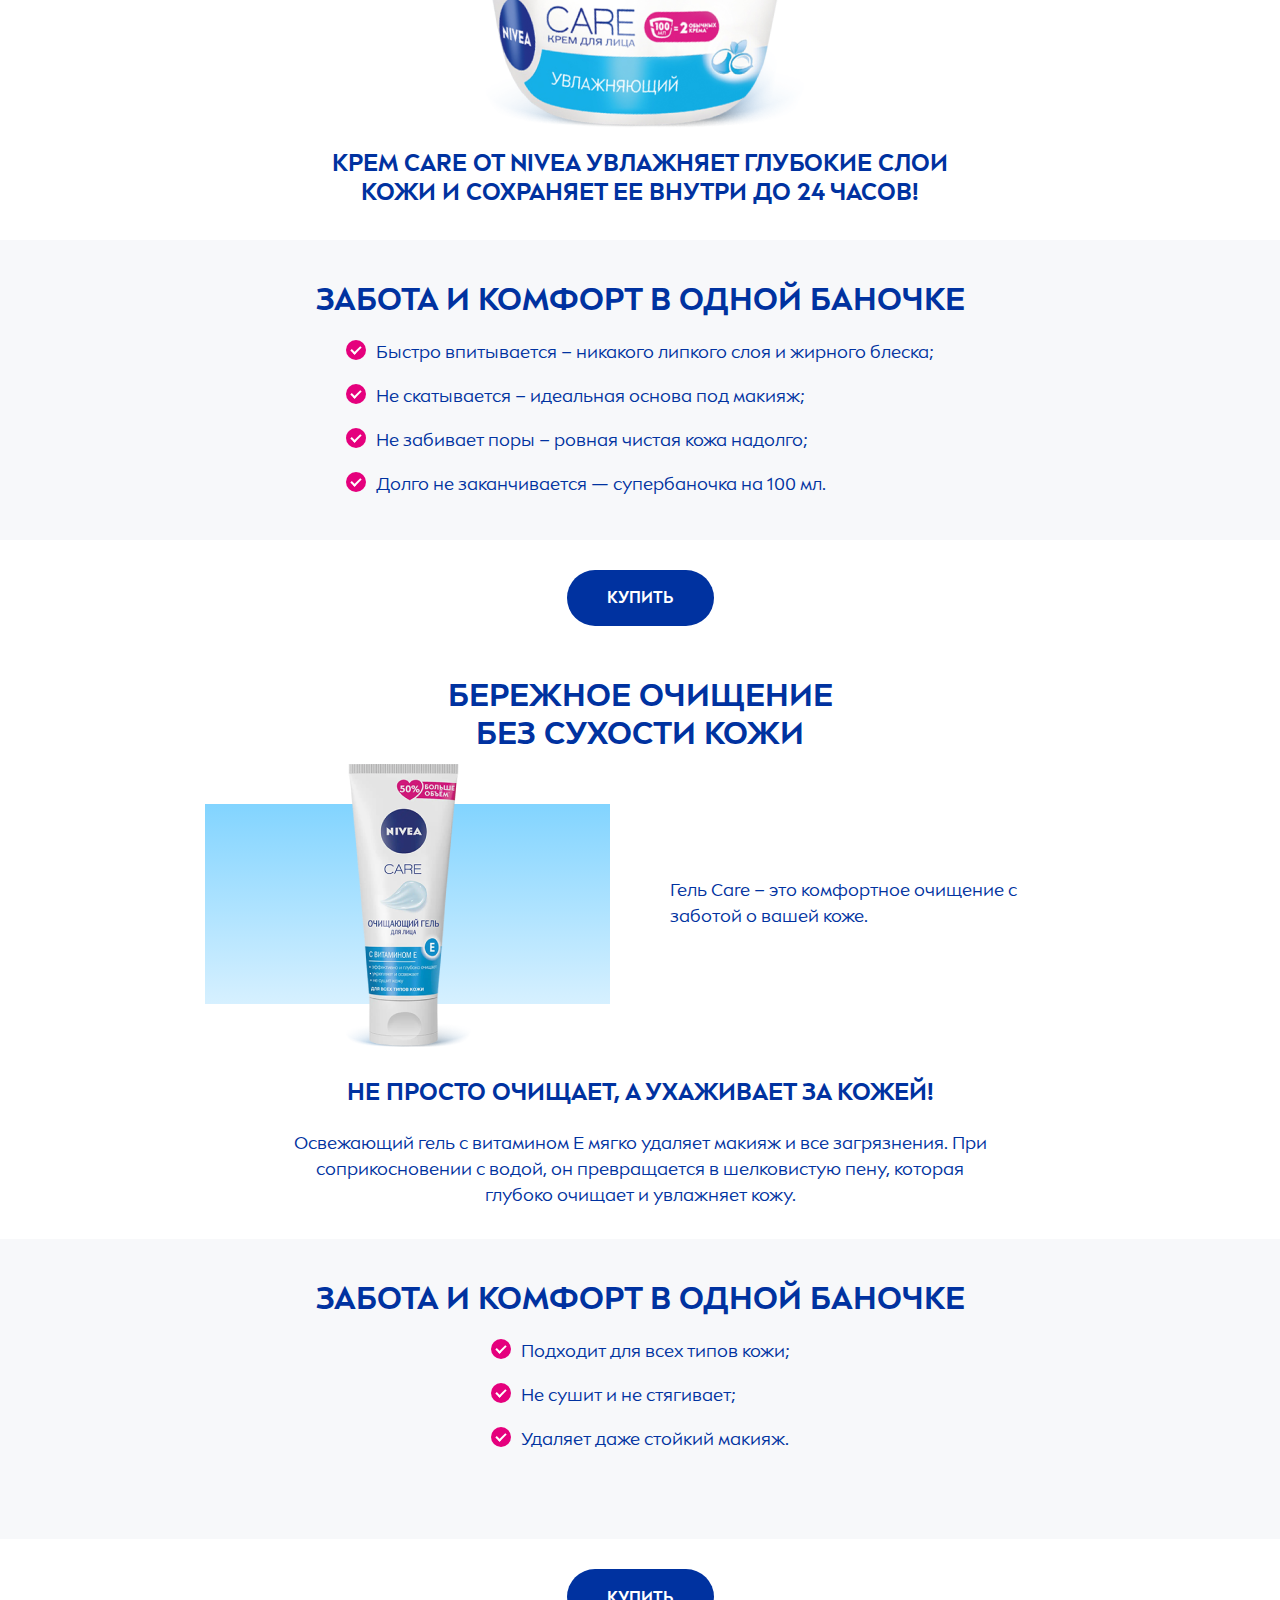
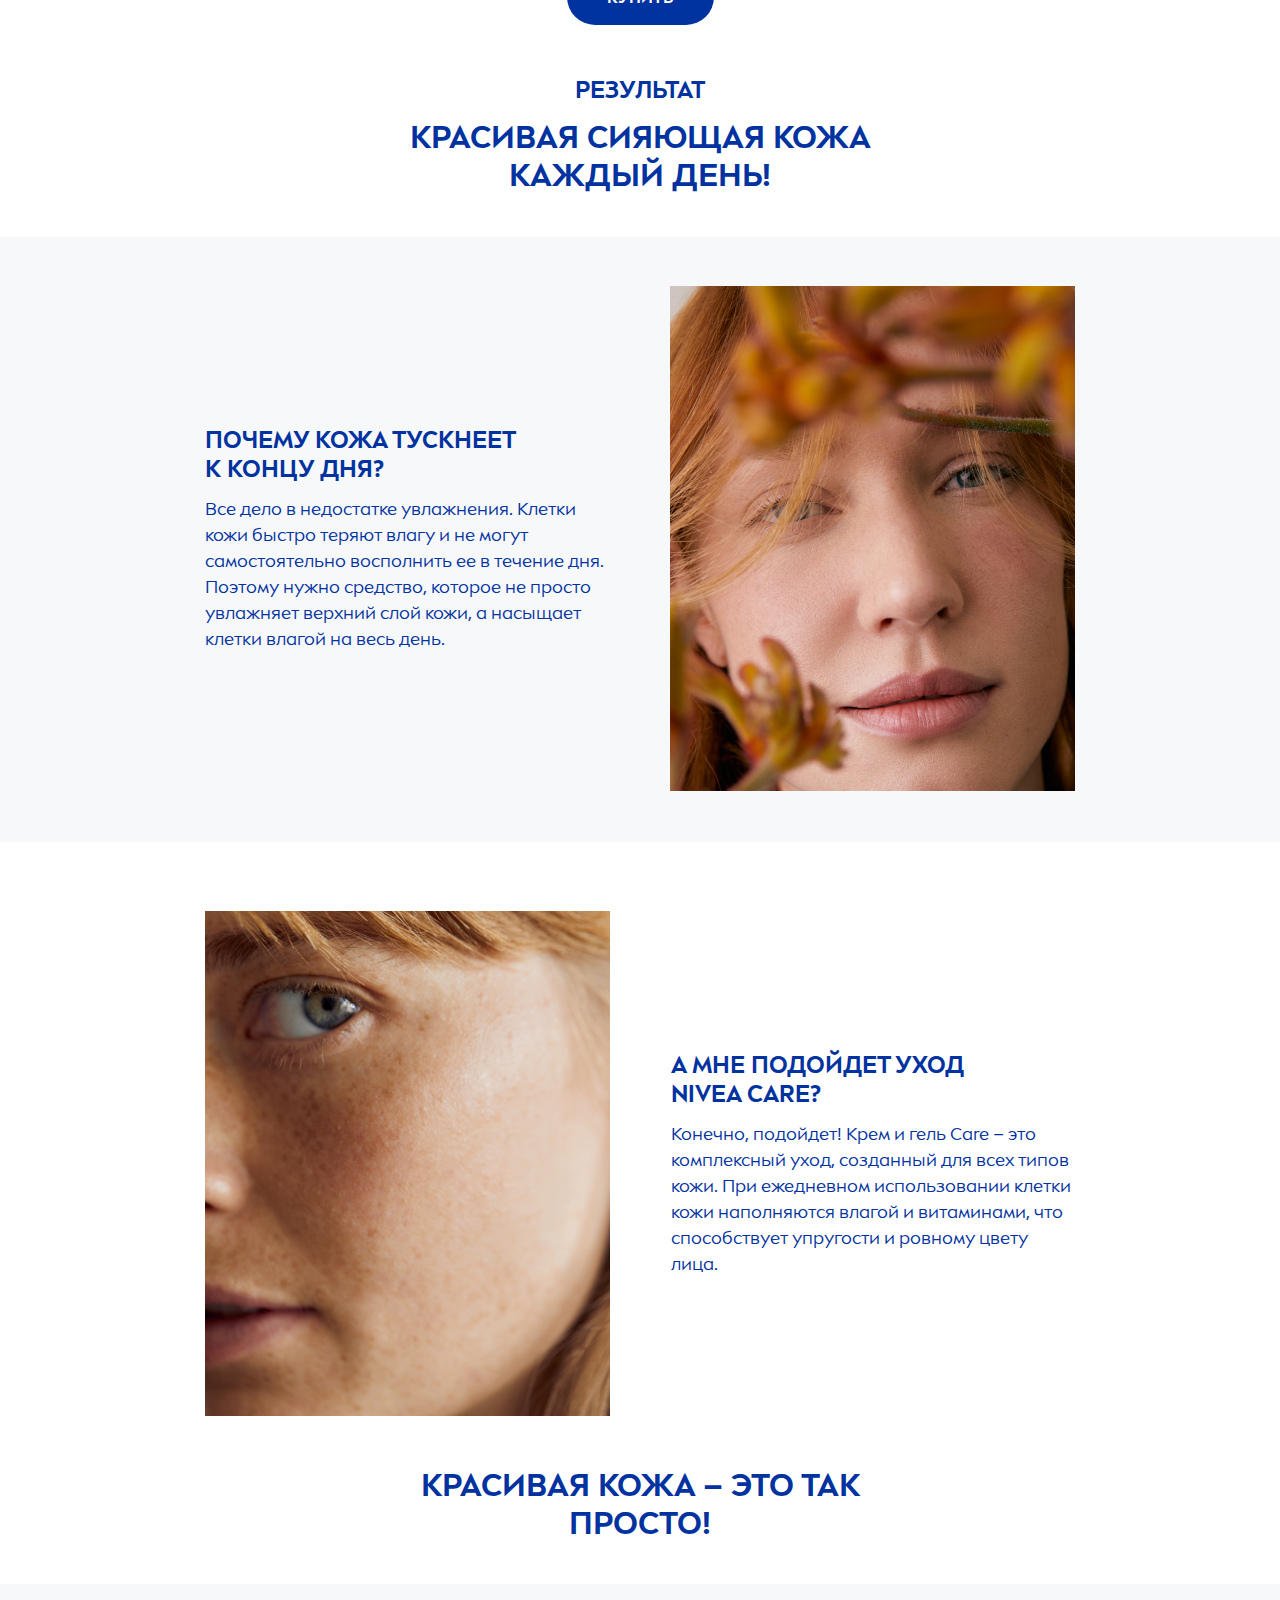
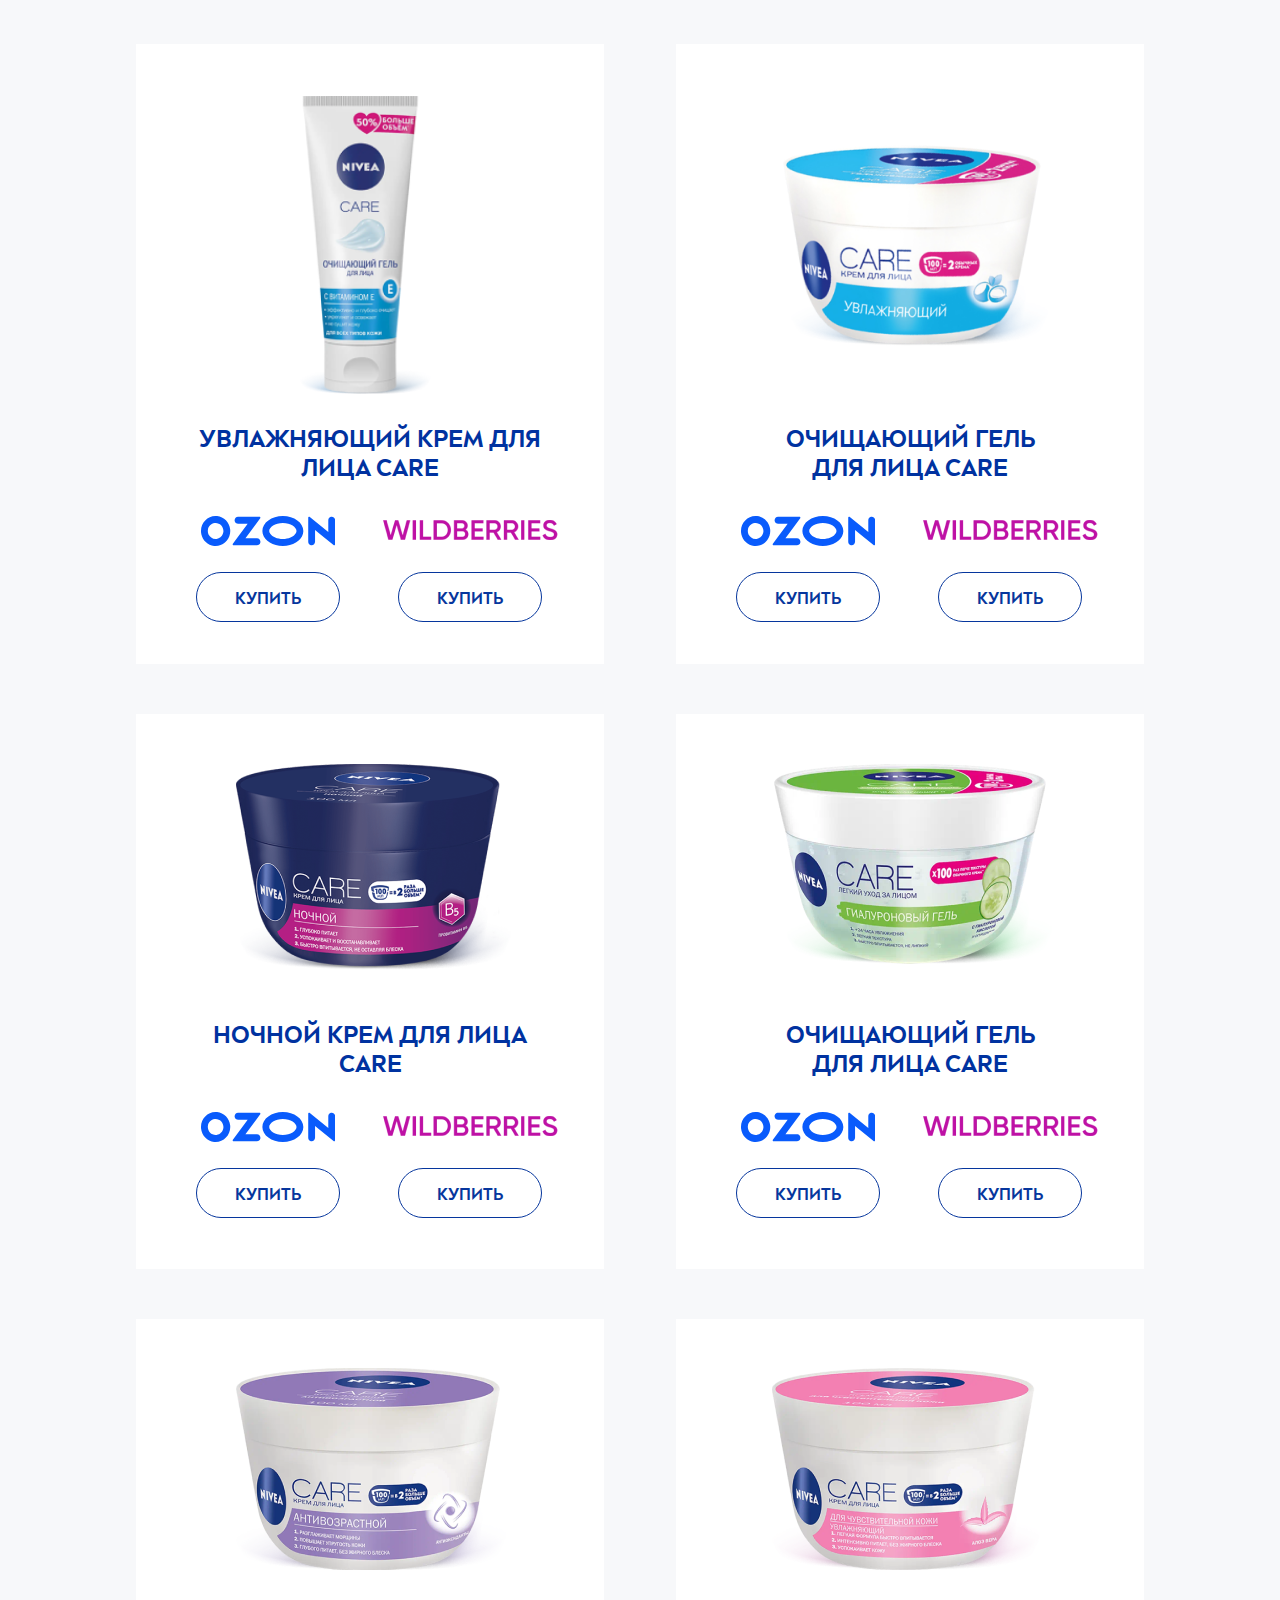
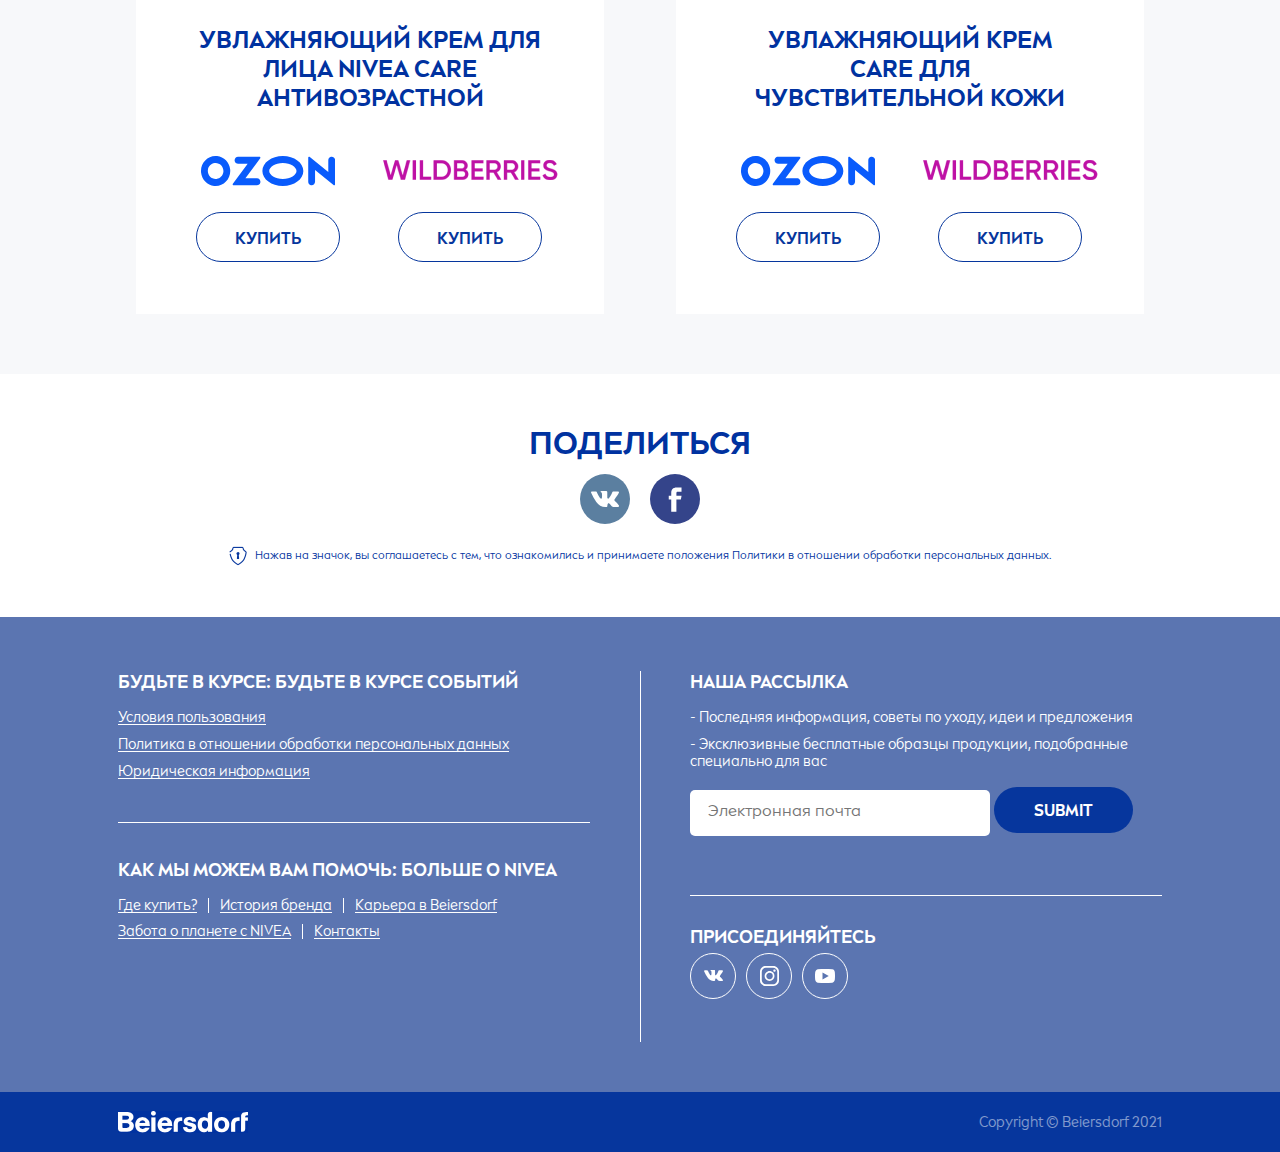
==== commit 7be5350b: "fixed image paths again" ====
--- a/index.html
+++ b/index.html
@@ -99,7 +99,7 @@
             <br> без сухости кожи</h1>
         <div class="about-product-content about-product-content--care-gel">
             <div class="about-product-image about-product-image--care-gel">
-                <img class="about-product__image about-product__image--care-gel" src="images/Очищающий гель CARE.png" alt="Очищающий гель CARE.png">
+                <img class="about-product__image about-product__image--care-gel" src="images/Очищающий Гель CARE.png" alt="Очищающий гель CARE.png">
             </div>
             <p class="about-product__text about-product__text--left-align">
                 Гель Care – это комфортное очищение с заботой о вашей коже. 
